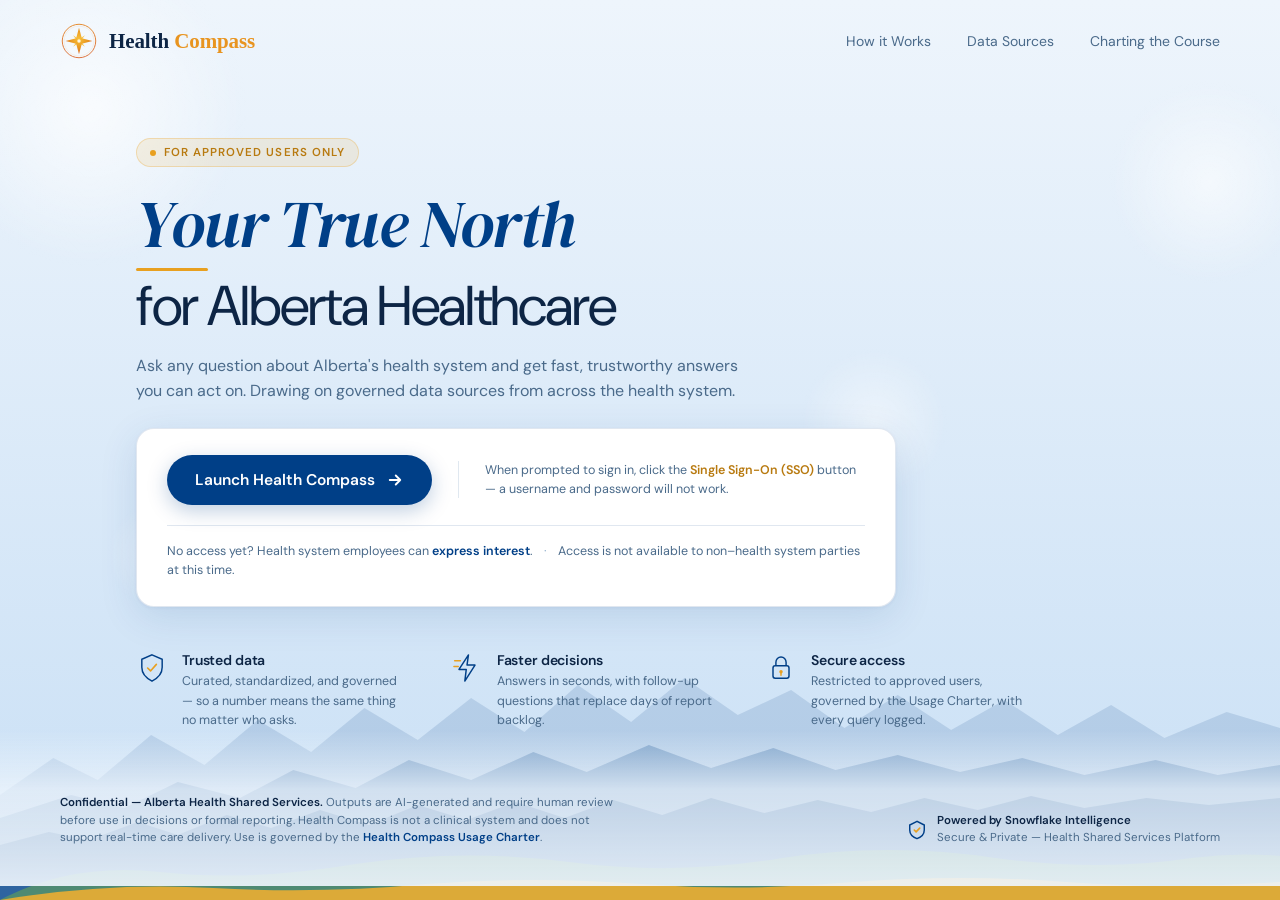
==== index.html @ 4b0b0ef6 "Rename health_compass_site_v5.html to index.html new index file" ====
<!DOCTYPE html>
<html lang="en">
<head>
    <meta charset="UTF-8">
    <meta name="viewport" content="width=device-width, initial-scale=1.0">
    <title>Alberta's Health Compass — Healthcare Intelligence</title>
    <meta name="description" content="Alberta's Health Compass — an AI-enabled analytics platform helping health system leaders ask questions in plain language and get fast, trustworthy answers from governed health data. For approved users only.">
    <meta name="robots" content="noindex, nofollow">

    <!-- Favicon -->
    <link rel="icon" type="image/svg+xml" href="[data-uri]">

    <!-- Social / link-preview cards -->
    <meta property="og:type" content="website">
    <meta property="og:title" content="Alberta's Health Compass">
    <meta property="og:description" content="Ask any question about Alberta's health system and get fast, trustworthy answers you can act on. For approved users only.">
    <meta property="og:site_name" content="Alberta Health Shared Services">
    <meta name="twitter:card" content="summary">
    <meta name="twitter:title" content="Alberta's Health Compass">
    <meta name="twitter:description" content="Ask any question about Alberta's health system and get fast, trustworthy answers you can act on. For approved users only.">

    <link rel="preconnect" href="https://fonts.googleapis.com">
    <link rel="preconnect" href="https://fonts.gstatic.com" crossorigin>
    <link href="https://fonts.googleapis.com/css2?family=DM+Sans:opsz,wght@9..40,300;9..40,400;9..40,500;9..40,600&family=DM+Serif+Display:ital@0;1&display=swap" rel="stylesheet">
    <style>

*, *::before, *::after { margin: 0; padding: 0; box-sizing: border-box; }

:root {
    --sky-top:      #EEF5FC;
    --sky-bottom:   #C8DFF5;
    --blue:         #003F87;
    --blue-mid:     #1A5EA8;
    --blue-light:   #4A82C0;
    --gold:         #E8A020;
    --gold-dark:    #B87A10;
    --navy:         #0D2545;
    --text-muted:   #4A6A8A;
    --text-subtle:  #8AAAC8;
    --white:        #ffffff;
    --card-bg:      rgba(255,255,255,0.82);
    --card-border:  rgba(0,63,135,0.12);
}

html, body {
    min-height: 100%;
    font-family: 'DM Sans', -apple-system, BlinkMacSystemFont, sans-serif;
    color: var(--navy);
    background: linear-gradient(180deg, var(--sky-top) 0%, var(--sky-bottom) 100%);
    background-attachment: fixed;
    overflow-x: hidden;
}

/* ── Bokeh ── */
.bokeh { position: fixed; border-radius: 50%; pointer-events: none; z-index: 0; animation: drift 28s infinite ease-in-out; }
.bokeh:nth-child(1) { width: 340px; height: 340px; top: -60px; left: -80px;  background: radial-gradient(circle, rgba(255,255,255,0.7) 0%, transparent 65%); animation-delay: 0s; }
.bokeh:nth-child(2) { width: 220px; height: 220px; top: 8%;   right: -40px;  background: radial-gradient(circle, rgba(255,255,255,0.55) 0%, transparent 65%); animation-delay: 5s; }
.bokeh:nth-child(3) { width: 160px; height: 160px; top: 38%;  left: 62%;     background: radial-gradient(circle, rgba(255,255,255,0.45) 0%, transparent 65%); animation-delay: 10s; }
.bokeh:nth-child(4) { width: 120px; height: 120px; top: 55%;  left: 8%;      background: radial-gradient(circle, rgba(255,255,255,0.4) 0%, transparent 65%); animation-delay: 15s; }
@keyframes drift { 0%,100% { transform: translateY(0) translateX(0); } 50% { transform: translateY(-28px) translateX(18px); } }

/* ── Mountain landscape ── */
.mountains { position: fixed; bottom: 0; left: 0; right: 0; height: 260px; pointer-events: none; z-index: 0; }
.mountains svg { width: 100%; height: 100%; display: block; }

/* ── Header ── */
header { position: relative; z-index: 10; display: flex; justify-content: space-between; align-items: center; padding: 22px 60px; }
.compass-logo { display: flex; align-items: center; gap: 11px; text-decoration: none; }
.compass-logo-icon { width: 38px; height: 38px; flex-shrink: 0; }
.compass-logo-icon svg { width: 100%; height: 100%; }
.compass-logo-text { font-family: Georgia, 'Times New Roman', serif; font-size: 21px; font-weight: 700; letter-spacing: -0.005em; line-height: 1; }
.compass-logo-text .wm-health  { color: var(--navy); }
.compass-logo-text .wm-compass { color: #E8941F; }
nav { display: flex; gap: 36px; align-items: center; }
nav button.nav-link { font-family: 'DM Sans', sans-serif; background: none; border: none; color: var(--text-muted); font-size: 14px; font-weight: 400; transition: color 0.2s; cursor: pointer; padding: 0; }
nav button.nav-link:hover { color: var(--blue); }
nav button.nav-link:focus-visible { outline: 2px solid var(--blue); outline-offset: 3px; border-radius: 3px; }

/* ── Main ── */
main { position: relative; z-index: 10; max-width: 1120px; margin: 56px auto 0; padding: 0 56px; }

.eyebrow {
    display: inline-flex; align-items: center; gap: 8px;
    font-size: 11.5px; font-weight: 600; letter-spacing: 0.09em; text-transform: uppercase;
    color: var(--gold-dark);
    background: rgba(232,160,32,0.12);
    border: 1px solid rgba(232,160,32,0.28);
    padding: 6px 13px; border-radius: 50px;
    margin-bottom: 22px;
}
.eyebrow .dot { width: 6px; height: 6px; border-radius: 50%; background: var(--gold); }

h1 {
    font-size: 56px; font-weight: 400; line-height: 1.12; letter-spacing: -0.025em;
    margin-bottom: 16px; color: var(--navy);
}
h1 .h1-serif {
    font-family: 'DM Serif Display', Georgia, serif; font-style: italic; font-weight: 400;
    display: block; font-size: 66px; color: var(--blue); line-height: 1.08;
}
h1 .h1-serif::after { content: ''; display: block; width: 72px; height: 3px; background: var(--gold); border-radius: 2px; margin-top: 8px; margin-bottom: 4px; }

.subtitle { color: var(--text-muted); font-size: 16px; font-weight: 400; line-height: 1.55; margin-bottom: 24px; max-width: 620px; }

/* ── Hero panel (Option B) ── */
.hero-panel {
    background: var(--white);
    border: 1px solid var(--card-border);
    border-radius: 18px;
    padding: 26px 30px;
    box-shadow: 0 10px 38px rgba(0,63,135,0.12), 0 1px 4px rgba(0,63,135,0.06);
    max-width: 760px;
}
.hero-top { display: flex; align-items: center; gap: 26px; flex-wrap: wrap; }
.launch-btn {
    display: inline-flex; align-items: center; gap: 11px;
    background: var(--blue); color: var(--white);
    font-family: 'DM Sans', sans-serif; font-size: 15.5px; font-weight: 600;
    text-decoration: none; padding: 15px 28px; border-radius: 50px;
    box-shadow: 0 6px 20px rgba(0,63,135,0.25);
    transition: background 0.2s, transform 0.15s, box-shadow 0.2s;
    flex-shrink: 0;
}
.launch-btn:hover { background: var(--blue-mid); transform: translateY(-1px); box-shadow: 0 8px 26px rgba(0,63,135,0.30); }
.launch-btn:active { transform: translateY(0); }
.launch-btn svg { width: 18px; height: 18px; }

.sso-line { font-size: 12.5px; color: var(--text-muted); line-height: 1.5; flex: 1; min-width: 230px; padding-left: 26px; border-left: 1px solid var(--card-border); }
.sso-line strong { color: var(--gold-dark); font-weight: 600; }

.access-line {
    font-size: 12.5px; color: var(--text-muted); line-height: 1.55;
    margin-top: 20px; padding-top: 16px; border-top: 1px solid var(--card-border);
}
.access-line a { color: var(--blue); font-weight: 600; text-decoration: none; }
.access-line a:hover { text-decoration: underline; }
.access-line .sep { color: var(--text-subtle); margin: 0 8px; }

/* ── Value row (borderless) ── */
.values { display: flex; gap: 44px; margin-top: 44px; max-width: 900px; flex-wrap: wrap; }
.value { flex: 1; min-width: 200px; display: flex; gap: 14px; align-items: flex-start; }
.value-icon { width: 32px; height: 32px; flex-shrink: 0; margin-top: 1px; }
.value-icon svg { width: 100%; height: 100%; }
.value h3 { font-size: 14px; font-weight: 600; color: var(--navy); margin-bottom: 3px; letter-spacing: -0.01em; }
.value p { font-size: 12.5px; color: var(--text-muted); line-height: 1.55; }

/* ── Footer ── */
footer { position: relative; z-index: 10; padding: 64px 60px 40px; display: flex; justify-content: space-between; align-items: flex-end; gap: 20px; flex-wrap: wrap; }
footer::before { content: ''; position: absolute; inset: 0; z-index: -1; background: linear-gradient(180deg, rgba(238,245,252,0) 0%, rgba(238,245,252,0.75) 38%, rgba(238,245,252,0.92) 100%); pointer-events: none; }
.footer-note { font-size: 11.5px; color: var(--text-muted); line-height: 1.5; max-width: 560px; }
.footer-note strong { color: var(--navy); font-weight: 600; }
.footer-note a { color: var(--blue); font-weight: 600; text-decoration: none; }
.footer-note a:hover { text-decoration: underline; }
.powered-by { display: flex; align-items: center; gap: 10px; }
.shield-icon { width: 20px; height: 20px; flex-shrink: 0; }
.powered-by-text { font-size: 11.5px; color: var(--text-muted); line-height: 1.45; }
.powered-by-text strong { color: var(--navy); font-weight: 600; }

/* ── Responsive ── */
@media (max-width: 768px) {
    header { padding: 16px 24px; flex-direction: column; gap: 14px; }
    nav { gap: 22px; }
    main { padding: 0 24px; margin-top: 32px; }
    h1 { font-size: 36px; }
    h1 .h1-serif { font-size: 44px; }
    .hero-panel { max-width: 100%; }
    .sso-line { border-left: none; padding-left: 0; }
    .values { flex-direction: column; gap: 22px; margin-top: 34px; }
    footer { padding: 48px 24px 28px; flex-direction: column; align-items: flex-start; }
    .mountains { height: 160px; }
}

/* ── Modals ── */
.info-overlay { position: fixed; inset: 0; background: rgba(13,37,69,0.55); display: none; align-items: center; justify-content: center; z-index: 2000; backdrop-filter: blur(6px); }
.info-overlay.show { display: flex; }
.info-modal { background: var(--white); border-radius: 14px; max-width: 660px; width: 90%; max-height: 85vh; overflow: hidden; display: flex; flex-direction: column; box-shadow: 0 24px 72px rgba(13,37,69,0.22); animation: slideIn 0.22s ease-out; }
@keyframes slideIn { from { transform: translateY(-14px); opacity: 0; } to { transform: translateY(0); opacity: 1; } }
.info-modal-header { background: var(--blue); padding: 16px 22px; display: flex; justify-content: space-between; align-items: center; }
.info-modal-header h2 { font-family: 'DM Serif Display', Georgia, serif; font-size: 19px; font-weight: 400; color: white; margin: 0; }
.info-modal-header p { font-size: 12.5px; margin: 3px 0 0; color: rgba(255,255,255,0.75); }
.close-popup { background: none; border: none; color: rgba(255,255,255,0.7); font-size: 22px; cursor: pointer; width: 30px; height: 30px; display: flex; align-items: center; justify-content: center; border-radius: 6px; transition: all 0.2s; }
.close-popup:hover { background: rgba(255,255,255,0.15); color: white; }
.info-modal-body { padding: 20px 22px; overflow-y: auto; flex: 1; min-height: 0; }
.info-modal-body::-webkit-scrollbar { width: 4px; }
.info-modal-body::-webkit-scrollbar-thumb { background: #C8DFF5; border-radius: 2px; }
.info-grid { display: grid; grid-template-columns: repeat(2,1fr); gap: 14px; }
.info-card { background: #F4F9FE; padding: 18px; border-radius: 10px; border-left: 3px solid var(--gold); }
.info-card-icon { width: 30px; height: 30px; margin-bottom: 11px; }
.info-card-icon svg { width: 100%; height: 100%; display: block; }
.info-card h3 { color: var(--navy); font-size: 13.5px; font-weight: 600; margin-bottom: 5px; }
.info-card p { color: var(--text-muted); font-size: 12.5px; line-height: 1.55; margin: 0; }
.step-card { background: #F4F9FE; border: 1px solid #E0EDF8; padding: 14px 16px; border-radius: 10px; margin-bottom: 10px; display: flex; gap: 14px; }
.step-card:last-child { margin-bottom: 0; }
.step-icon-img { width: 36px; height: 36px; margin-bottom: 8px; display: block; }
.step-number { background: var(--blue); color: white; width: 34px; height: 34px; border-radius: 50%; display: flex; align-items: center; justify-content: center; font-weight: 700; font-size: 14px; flex-shrink: 0; }
.step-content h3 { color: var(--gold-dark); font-size: 9.5px; font-weight: 700; margin-bottom: 2px; text-transform: uppercase; letter-spacing: 0.08em; }
.step-content h4 { color: var(--navy); font-size: 13.5px; font-weight: 600; margin-bottom: 3px; }
.step-content p { color: var(--text-muted); font-size: 12.5px; line-height: 1.5; margin-bottom: 3px; }
.step-content .example { color: var(--text-subtle); font-size: 11.5px; font-style: italic; margin: 2px 0 0; }
.info-footer { padding: 12px 22px; border-top: 1px solid #E4EDF5; background: #F7FAFE; display: flex; align-items: center; gap: 10px; }
.info-footer-icon { color: var(--gold); display: inline-flex; align-items: center; }
.info-footer-icon svg { width: 17px; height: 17px; display: block; }
.info-footer-text { color: var(--text-muted); font-size: 12.5px; }
.info-modal-close-btn { padding: 8px 18px; background: var(--blue); color: white; border: none; border-radius: 6px; font-family: 'DM Sans', sans-serif; font-size: 13px; font-weight: 600; cursor: pointer; margin-left: auto; transition: background 0.2s; }
.info-modal-close-btn:hover { background: var(--blue-mid); }
@media (max-width: 768px) { .info-grid { grid-template-columns: 1fr; } .step-card { flex-direction: column; } .info-modal { width: 95%; max-height: 90vh; } }

/* ── Story modal ── */
.story-modal { max-width: 720px; }
.story-body { font-size: 14px; line-height: 1.75; color: #3A5068; }
.story-byline { font-size: 12px; color: var(--text-subtle); letter-spacing: 0.04em; text-transform: uppercase; margin-bottom: 20px; }
.story-intro { font-size: 15.5px; color: var(--navy); line-height: 1.7; font-weight: 400; margin-bottom: 24px; padding-bottom: 20px; border-bottom: 1px solid #E8F0F8; }
.story-act { font-family: 'DM Serif Display', Georgia, serif; font-size: 17px; font-weight: 400; font-style: italic; color: var(--blue); margin: 24px 0 4px; }
.story-scene { font-size: 12.5px; color: var(--text-subtle); font-style: italic; margin-bottom: 18px; }
.story-section { font-size: 12px; font-weight: 600; color: var(--gold-dark); text-transform: uppercase; letter-spacing: 0.07em; margin: 20px 0 6px; }
.story-body p { margin-bottom: 12px; }
.story-epilogue { margin: 24px 0; padding: 16px 20px; background: rgba(0,63,135,0.04); border-left: 3px solid var(--gold); border-radius: 0 8px 8px 0; color: var(--navy); font-style: italic; }
.story-epilogue p { margin: 0; font-size: 13.5px; line-height: 1.7; }

    </style>
</head>
<body>

    <!-- Bokeh light orbs -->
    <div class="bokeh"></div>
    <div class="bokeh"></div>
    <div class="bokeh"></div>
    <div class="bokeh"></div>

    <!-- Mountain landscape -->
    <div class="mountains" aria-hidden="true">
        <svg viewBox="0 0 1440 260" preserveAspectRatio="none" xmlns="http://www.w3.org/2000/svg">
            <path d="M0 260 L0 155 L60 118 L110 140 L170 95 L230 125 L290 80 L350 112 L410 68 L470 100 L530 58 L590 92 L650 45 L710 82 L770 38 L830 75 L890 50 L950 88 L1010 55 L1070 90 L1130 60 L1190 95 L1250 65 L1310 98 L1380 72 L1440 88 L1440 260 Z" fill="#003F87" opacity="0.13"/>
            <path d="M0 260 L0 178 L80 155 L140 168 L200 142 L270 158 L330 130 L400 148 L460 120 L530 140 L600 112 L660 132 L730 105 L800 128 L870 108 L940 130 L1010 115 L1080 132 L1150 118 L1220 135 L1300 120 L1370 135 L1440 125 L1440 260 Z" fill="#003F87" opacity="0.30"/>
            <path d="M0 260 L0 205 L55 192 L100 200 L155 182 L200 195 L255 175 L305 188 L360 170 L415 185 L470 165 L525 180 L580 162 L635 178 L690 160 L745 175 L800 158 L860 173 L920 160 L980 172 L1040 158 L1100 170 L1160 156 L1220 168 L1290 158 L1360 165 L1440 158 L1440 260 Z" fill="#003F87" opacity="0.62"/>
            <path d="M0 260 Q80 222 180 232 Q280 242 400 224 Q520 208 640 222 Q760 236 880 218 Q1000 202 1120 218 Q1240 232 1340 218 Q1390 212 1440 216 L1440 260 Z" fill="#4E8A72"/>
            <path d="M0 260 Q120 242 240 248 Q360 254 480 244 Q600 236 720 244 Q840 252 960 242 Q1080 234 1200 242 Q1320 250 1440 242 L1440 260 Z" fill="#DCAA38"/>
        </svg>
    </div>

    <!-- Header -->
    <header>
        <div class="compass-logo">
            <div class="compass-logo-icon">
                <svg viewBox="0 0 512 512" xmlns="http://www.w3.org/2000/svg">
                    <defs>
                        <radialGradient id="markGrad" cx="50%" cy="42%" r="62%">
                            <stop offset="0%" stop-color="#F8C13A"/>
                            <stop offset="55%" stop-color="#E8941F"/>
                            <stop offset="100%" stop-color="#D9663B"/>
                        </radialGradient>
                    </defs>
                    <circle cx="256" cy="256" r="225.28" fill="none" stroke="url(#markGrad)" stroke-width="12.8"/>
                    <circle cx="256" cy="256" r="199.68" fill="none" stroke="#E8941F" stroke-width="4.096" stroke-dasharray="6.144 9.216" opacity="0.75"/>
                    <polygon points="335.0,177.0 280.6,256.0 335.0,335.0 256.0,280.6 177.0,335.0 231.4,256.0 177.0,177.0 256.0,231.4" fill="#F8C13A" opacity="0.9"/>
                    <polygon points="256.0,75.8 294.2,217.8 436.2,256.0 294.2,294.2 256.0,436.2 217.8,294.2 75.8,256.0 217.8,217.8" fill="url(#markGrad)"/>
                    <circle cx="256" cy="256" r="23.04" fill="#FFF6E0"/>
                </svg>
            </div>
            <span class="compass-logo-text"><span class="wm-health">Health</span> <span class="wm-compass">Compass</span></span>
        </div>
        <nav>
            <button type="button" class="nav-link" onclick="openPopup('howItWorksPopup')">How it Works</button>
            <button type="button" class="nav-link" onclick="openPopup('dataSourcesPopup')">Data Sources</button>
            <button type="button" class="nav-link" onclick="openPopup('storyPopup')">Charting the Course</button>
        </nav>
    </header>

    <!-- Main content -->
    <main>
        <span class="eyebrow"><span class="dot"></span>For approved users only</span>

        <h1>
            <span class="h1-serif">Your True North</span>
            for Alberta Healthcare
        </h1>
        <p class="subtitle">Ask any question about Alberta's health system and get fast, trustworthy answers you can act on. Drawing on governed data sources from across the health system.</p>

        <!-- Hero panel -->
        <div class="hero-panel">
            <div class="hero-top">
                <a class="launch-btn" href="https://ai.snowflake.com/ahsorg/ahsprod" target="_blank" rel="noopener">
                    Launch Health Compass
                    <svg viewBox="0 0 24 24" fill="none" stroke="white" stroke-width="2.5" stroke-linecap="round" stroke-linejoin="round"><path d="M5 12h14M13 6l6 6-6 6"/></svg>
                </a>
                <p class="sso-line">When prompted to sign in, click the <strong>Single Sign-On (SSO)</strong> button &mdash; a username and password will not work.</p>
            </div>
            <p class="access-line">
                No access yet? Health system employees can <a href="https://teams.microsoft.com/l/entity/81fef3a6-72aa-4648-a763-de824aeafb7d/_djb2_msteams_prefix_765039569?context=%7B%22channelId%22%3A%2219%3AXLKrdw8h-34jPKt1b6PFGFiIVzLABgse3x3Lj-J4nuE1%40thread.tacv2%22%7D&tenantId=11930486-b470-48f2-9166-3f0cc3087727" target="_blank" rel="noopener">express interest</a>.
                <span class="sep">&middot;</span>
                Access is not available to non&ndash;health system parties at this time.
            </p>
        </div>

        <!-- Value row -->
        <div class="values">
            <div class="value">
                <div class="value-icon">
                    <svg viewBox="0 0 44 44" fill="none" xmlns="http://www.w3.org/2000/svg">
                        <path d="M22 4 L36 10 V21 C36 30 30 36 22 40 C14 36 8 30 8 21 V10 Z" stroke="#003F87" stroke-width="2" fill="none"/>
                        <path d="M16 22 l4 4 8-9" stroke="#E8A020" stroke-width="2.2" stroke-linecap="round" stroke-linejoin="round"/>
                    </svg>
                </div>
                <div>
                    <h3>Trusted data</h3>
                    <p>Curated, standardized, and governed &mdash; so a number means the same thing no matter who asks.</p>
                </div>
            </div>
            <div class="value">
                <div class="value-icon">
                    <svg viewBox="0 0 44 44" fill="none" xmlns="http://www.w3.org/2000/svg">
                        <path d="M24 4 L11 24 H21 L19 40 L33 18 H22 Z" stroke="#003F87" stroke-width="2" fill="none" stroke-linejoin="round"/>
                        <path d="M5 12 H13" stroke="#E8A020" stroke-width="2" stroke-linecap="round"/>
                        <path d="M4 20 H10" stroke="#E8A020" stroke-width="2" stroke-linecap="round"/>
                    </svg>
                </div>
                <div>
                    <h3>Faster decisions</h3>
                    <p>Answers in seconds, with follow-up questions that replace days of report backlog.</p>
                </div>
            </div>
            <div class="value">
                <div class="value-icon">
                    <svg viewBox="0 0 44 44" fill="none" xmlns="http://www.w3.org/2000/svg">
                        <rect x="11" y="19" width="22" height="17" rx="3" stroke="#003F87" stroke-width="2"/>
                        <path d="M15 19 V14 a7 7 0 0 1 14 0 V19" stroke="#003F87" stroke-width="2" fill="none"/>
                        <circle cx="22" cy="27" r="2.4" fill="#E8A020"/>
                        <path d="M22 29 V32" stroke="#E8A020" stroke-width="2" stroke-linecap="round"/>
                    </svg>
                </div>
                <div>
                    <h3>Secure access</h3>
                    <p>Restricted to approved users, governed by the Usage Charter, with every query logged.</p>
                </div>
            </div>
        </div>
    </main>

    <!-- Footer -->
    <footer>
        <div class="footer-note">
            <strong>Confidential — Alberta Health Shared Services.</strong> Outputs are AI-generated and require human review before use in decisions or formal reporting. Health Compass is not a clinical system and does not support real-time care delivery. Use is governed by the <a href="https://albertahealthservices.sharepoint.com/:w:/r/teams/M365TAlbertaHealthCompass/Shared%20Documents/%F0%9F%93%A2%20General/Health%20Compass%20Usage%20Charter.docx?d=w9d25834202bd42e3a27ab7ab227bd3c1&csf=1&web=1&e=fdLbov" target="_blank" rel="noopener">Health Compass Usage Charter</a>.
        </div>
        <div class="powered-by">
            <svg class="shield-icon" viewBox="0 0 22 22" fill="none" xmlns="http://www.w3.org/2000/svg">
                <path d="M11 1.5L3 5.5V11C3 15.1 6 18.7 11 20.5C16 18.7 19 15.1 19 11V5.5L11 1.5Z" stroke="#003F87" stroke-width="1.6" fill="none"/>
                <path d="M8 11l2 2 4-4" stroke="#E8A020" stroke-width="1.8" stroke-linecap="round" stroke-linejoin="round"/>
            </svg>
            <div class="powered-by-text"><strong>Powered by Snowflake Intelligence</strong><br>Secure &amp; Private — Health Shared Services Platform</div>
        </div>
    </footer>

    <!-- How It Works Popup -->
    <div class="info-overlay" id="howItWorksPopup">
        <div class="info-modal">
            <div class="info-modal-header">
                <div><h2>How It Works</h2><p>From sign-in to insight in a few steps</p></div>
                <button class="close-popup" onclick="closePopup('howItWorksPopup')" aria-label="Close">&#x2715;</button>
            </div>
            <div class="info-modal-body">
                <div class="step-card">
                    <div class="step-number">1</div>
                    <div class="step-content">
                        <h3>Step 1</h3>
                        <h4>Sign in with SSO</h4>
                        <p>Launch the Health Compass and, when prompted, click the <strong>Single Sign-On (SSO)</strong> button. Username and password sign-in will not work.</p>
                    </div>
                </div>
                <div class="step-card">
                    <div class="step-number">2</div>
                    <div class="step-content">
                        <h3>Step 2</h3>
                        <h4>Ask your question</h4>
                        <p>Ask any question about Alberta's health system in plain English. No technical knowledge required.</p>
                        <p class="example">"Compare median ED wait times between Edmonton and Calgary by CTAS level."</p>
                    </div>
                </div>
                <div class="step-card">
                    <div class="step-number">3</div>
                    <div class="step-content">
                        <h3>Step 3</h3>
                        <h4>Explore &amp; verify</h4>
                        <p>Ask follow-ups, filter, and export. Look for the <strong>verified query badge</strong> for metrics that match approved definitions. Always apply human review before acting on results.</p>
                    </div>
                </div>
            </div>
            <div class="info-footer">
                <span class="info-footer-icon"><svg viewBox="0 0 24 24" fill="none" xmlns="http://www.w3.org/2000/svg"><circle cx="12" cy="12" r="9" stroke="#003F87" stroke-width="1.6"/><path d="M12 12 L15 8 L13 14 L9 16 Z" fill="#E8A020"/><circle cx="12" cy="12" r="1.3" fill="#003F87"/></svg></span>
                <span class="info-footer-text">Outputs require human review before use</span>
                <button class="info-modal-close-btn" onclick="closePopup('howItWorksPopup')">Close</button>
            </div>
        </div>
    </div>

    <!-- Data Sources Popup -->
    <div class="info-overlay" id="dataSourcesPopup">
        <div class="info-modal">
            <div class="info-modal-header">
                <div><h2>Data Sources</h2><p>Integrated, governed, and standardized</p></div>
                <button class="close-popup" onclick="closePopup('dataSourcesPopup')" aria-label="Close">&#x2715;</button>
            </div>
            <div class="info-modal-body">
                <div class="info-grid">
                    <div class="info-card"><div class="info-card-icon"><svg viewBox="0 0 44 44" fill="none" xmlns="http://www.w3.org/2000/svg"><path d="M8 38 V14 L22 7 L36 14 V38" stroke="#003F87" stroke-width="2" stroke-linejoin="round"/><path d="M4 38 H40" stroke="#003F87" stroke-width="2" stroke-linecap="round"/><path d="M22 16 V24 M18 20 H26" stroke="#E8A020" stroke-width="2.2" stroke-linecap="round"/><path d="M17 38 V30 H27 V38" stroke="#003F87" stroke-width="2" stroke-linejoin="round"/></svg></div><h3>Patient Activity</h3><p>Admissions, discharges, transfers, and emergency department visits.</p></div>
                    <div class="info-card"><div class="info-card-icon"><svg viewBox="0 0 44 44" fill="none" xmlns="http://www.w3.org/2000/svg"><path d="M7 32 a15 15 0 0 1 30 0" stroke="#003F87" stroke-width="2" stroke-linecap="round"/><path d="M7 32 H37" stroke="#003F87" stroke-width="2" stroke-linecap="round"/><path d="M22 32 L30 19" stroke="#E8A020" stroke-width="2.4" stroke-linecap="round"/><circle cx="22" cy="32" r="2.6" fill="#003F87"/></svg></div><h3>System Capacity</h3><p>Bed occupancy, theatre utilization, staffing ratios, and wait times.</p></div>
                    <div class="info-card"><div class="info-card-icon"><svg viewBox="0 0 44 44" fill="none" xmlns="http://www.w3.org/2000/svg"><ellipse cx="22" cy="13" rx="13" ry="5" stroke="#003F87" stroke-width="2"/><path d="M9 13 V31 c0 2.8 5.8 5 13 5 s13-2.2 13-5 V13" stroke="#003F87" stroke-width="2"/><path d="M9 22 c0 2.8 5.8 5 13 5 s13-2.2 13-5" stroke="#003F87" stroke-width="2" opacity="0.5"/><path d="M22 9 V17 M19.5 11 h3.2 a1.8 1.8 0 0 1 0 3.6 h-1.4 a1.8 1.8 0 0 0 0 3.6 h3.2" stroke="#E8A020" stroke-width="1.8" stroke-linecap="round" stroke-linejoin="round"/></svg></div><h3>Clinical Costing</h3><p>Cost per weighted activity, resource use, and procedure-level costing.</p></div>
                    <div class="info-card"><div class="info-card-icon"><svg viewBox="0 0 44 44" fill="none" xmlns="http://www.w3.org/2000/svg"><path d="M22 36 C13 30 6 24 6 16.5 A8.5 8.5 0 0 1 22 12 A8.5 8.5 0 0 1 38 16.5 C38 24 31 30 22 36 Z" stroke="#003F87" stroke-width="2" stroke-linejoin="round"/><path d="M12 22 H18 L20.5 17 L24 27 L26.5 22 H32" stroke="#E8A020" stroke-width="2.2" stroke-linecap="round" stroke-linejoin="round"/></svg></div><h3>Quality &amp; Outcomes</h3><p>Readmission rates, length of stay, and complication rates.</p></div>
                    <div class="info-card"><div class="info-card-icon"><svg viewBox="0 0 44 44" fill="none" xmlns="http://www.w3.org/2000/svg"><circle cx="16" cy="15" r="5" stroke="#003F87" stroke-width="2"/><path d="M7 35 c0-6 4.5-9 9-9 s9 3 9 9" stroke="#003F87" stroke-width="2" stroke-linecap="round"/><circle cx="30" cy="17" r="4" stroke="#E8A020" stroke-width="2"/><path d="M27 35 c0-5.5 3.5-8.5 8-8.5 s7 3 7 8" stroke="#E8A020" stroke-width="2" stroke-linecap="round" opacity="0.95"/></svg></div><h3>Workforce</h3><p>FTE counts, agency usage, and sick leave rates.</p></div>
                    <div class="info-card"><div class="info-card-icon"><svg viewBox="0 0 44 44" fill="none" xmlns="http://www.w3.org/2000/svg"><path d="M19 6 V18 L10 33 a3 3 0 0 0 2.7 4.5 H31.3 A3 3 0 0 0 34 33 L25 18 V6" stroke="#003F87" stroke-width="2" stroke-linejoin="round"/><path d="M16 6 H28" stroke="#003F87" stroke-width="2" stroke-linecap="round"/><path d="M14.5 27 H29.5" stroke="#E8A020" stroke-width="2" stroke-linecap="round"/><circle cx="20" cy="32" r="1.6" fill="#E8A020"/><circle cx="25" cy="31" r="1.3" fill="#E8A020"/></svg></div><h3>Clinical Support Services</h3><p>Volumes, turnaround times, and utilization.</p></div>
                </div>
            </div>
            <div class="info-footer">
                <span class="info-footer-icon"><svg viewBox="0 0 24 24" fill="none" xmlns="http://www.w3.org/2000/svg"><path d="M12 2.5 L4 6 V11.5 C4 16.2 7.4 19.6 12 21.2 C16.6 19.6 20 16.2 20 11.5 V6 Z" stroke="#003F87" stroke-width="1.6"/><path d="M9 12 l2.2 2.2 L15 10" stroke="#E8A020" stroke-width="1.8" stroke-linecap="round" stroke-linejoin="round"/></svg></span>
                <span class="info-footer-text">Data domains roll out progressively as agents launch</span>
                <button class="info-modal-close-btn" onclick="closePopup('dataSourcesPopup')">Close</button>
            </div>
        </div>
    </div>

    <!-- Charting the Course Popup -->
    <div class="info-overlay" id="storyPopup">
        <div class="info-modal story-modal">
            <div class="info-modal-header">
                <div><h2>Charting the Course</h2><p>Guiding better decisions with Alberta's Health Compass</p></div>
                <button class="close-popup" onclick="closePopup('storyPopup')" aria-label="Close">&#x2715;</button>
            </div>
            <div class="info-modal-body story-body">
                <p class="story-byline">Pierre Gu&eacute;nette &amp; Jason Scarlett &mdash; 2026</p>
                <p class="story-intro">Imagine a health system where every leader &mdash; from the Minister's office to the analytics hub &mdash; can ask any question of the data and receive answers in seconds that they can trust and act on.</p>

                <h3 class="story-act">Act 1 &mdash; Without a Compass</h3>
                <p class="story-scene">Three people. Three questions. One morning ruled by waiting.</p>
                <p>A Minister preparing for Question Period needs concrete answers on emergency wait times &mdash; fast. A Director has two hours to prepare site-specific ED flow recommendations that would normally take weeks of consultation. A senior analyst stares at 47 unread messages, drowning in repeat requests for the same charts.</p>

                <h3 class="story-act">Act 2 &mdash; First Bearing</h3>
                <p class="story-scene">Three questions asked. Three answers in seconds. Three people discover what's possible.</p>
                <p>The Minister explores patient acuity trends across Edmonton and Calgary, then follows up on the correlation with admission rates &mdash; understanding the data because she explored it herself. The Director surfaces peak-hour surges and admission bottlenecks with charts ready to present. The analyst's routine inbox goes quiet, freeing her for the harder, more valuable questions only she can answer.</p>

                <h3 class="story-act">Act 3 &mdash; True North</h3>
                <p class="story-scene">One day. Hundreds of questions. A health system stops waiting and starts leading.</p>
                <p>Across the system, leaders move from reactive management to proactive leadership &mdash; not just getting answers, but asking better questions.</p>

                <div class="story-epilogue">
                    <p>"The goal is not to replace human judgment with artificial intelligence, but to augment human intelligence with artificial capability. The questions that matter most still require human wisdom. We're making the answers easier to find."</p>
                </div>
            </div>
            <div class="info-footer">
                <span class="info-footer-icon"><svg viewBox="0 0 24 24" fill="none" xmlns="http://www.w3.org/2000/svg"><circle cx="12" cy="12" r="9" stroke="#003F87" stroke-width="1.6"/><path d="M12 12 L15 8 L13 14 L9 16 Z" fill="#E8A020"/><circle cx="12" cy="12" r="1.3" fill="#003F87"/></svg></span>
                <span class="info-footer-text">The story that inspired this work</span>
                <button class="info-modal-close-btn" onclick="closePopup('storyPopup')">Close</button>
            </div>
        </div>
    </div>

    <script>
    function openPopup(id)  { document.getElementById(id).classList.add('show'); }
    function closePopup(id) { document.getElementById(id).classList.remove('show'); }
    document.addEventListener('click', function(e) {
        if (e.target.classList.contains('info-overlay')) e.target.classList.remove('show');
    });
    document.addEventListener('keydown', function(e) {
        if (e.key === 'Escape') document.querySelectorAll('.info-overlay.show').forEach(el => el.classList.remove('show'));
    });
    </script>
</body>
</html>
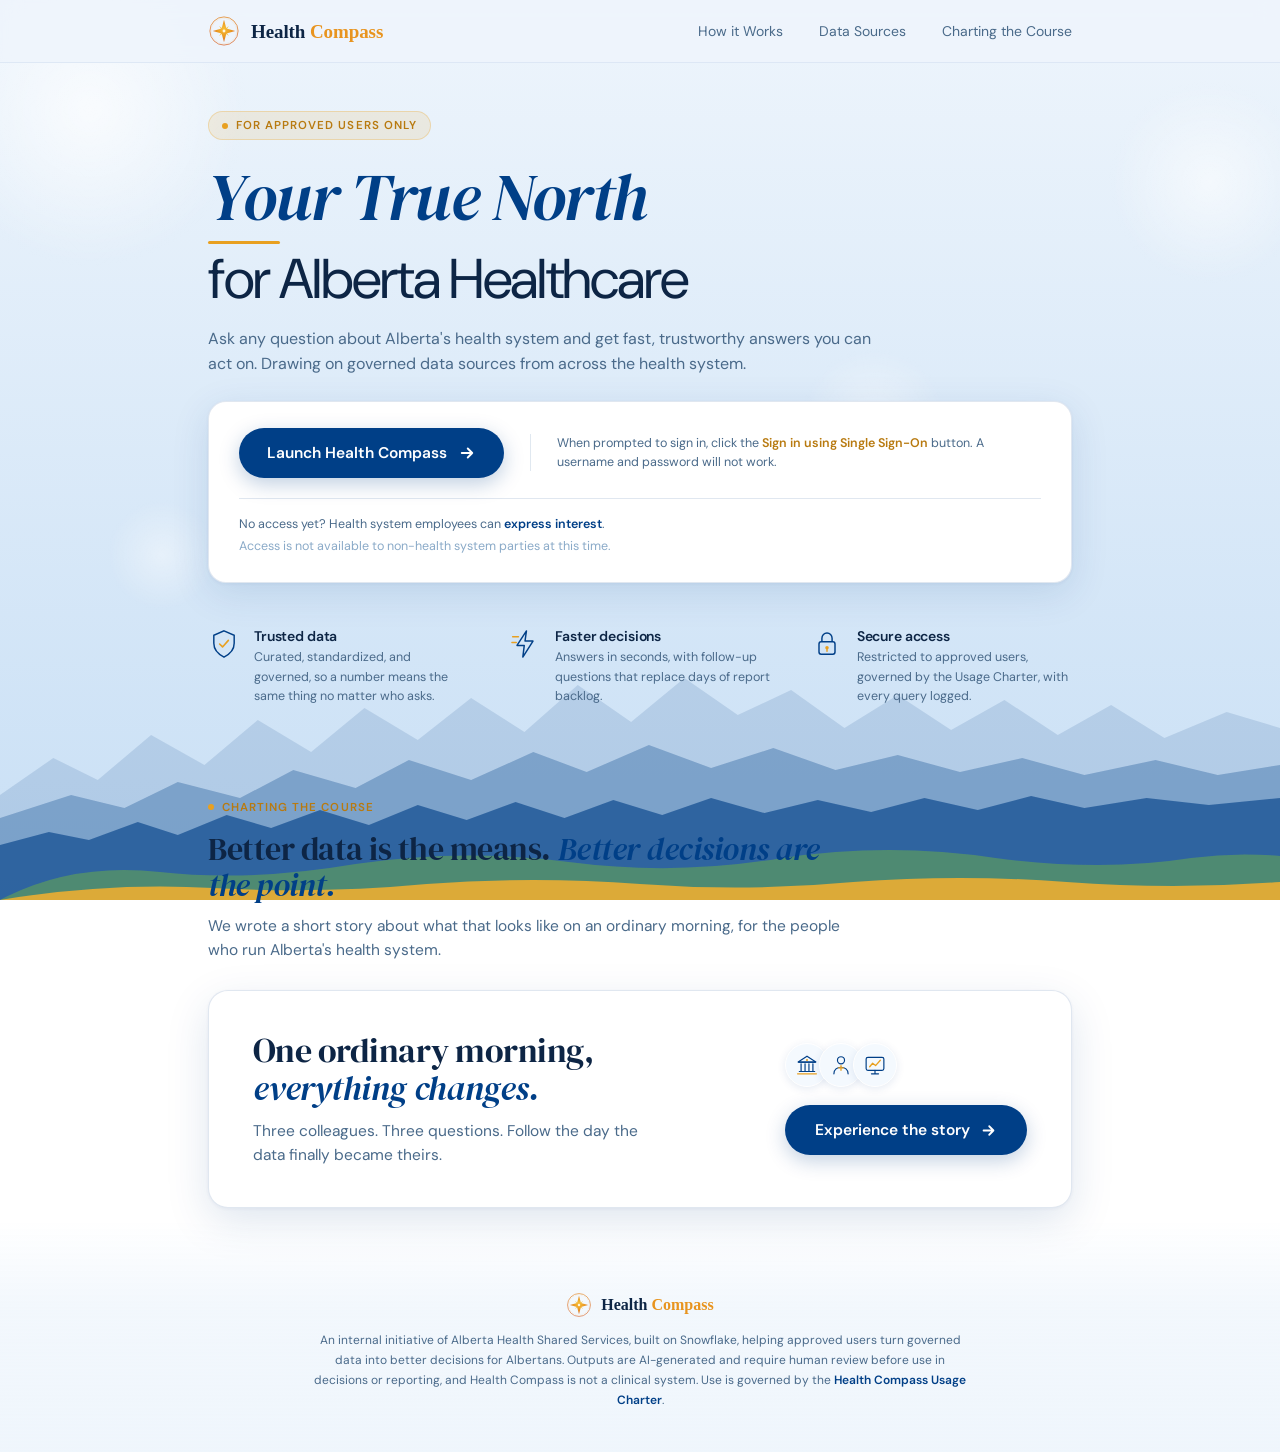
==== commit c93b74a4: "Rename index (12).html to index.html near final version" ====
--- a/index.html
+++ b/index.html
@@ -3,8 +3,8 @@
 <head>
     <meta charset="UTF-8">
     <meta name="viewport" content="width=device-width, initial-scale=1.0">
-    <title>Alberta's Health Compass — Healthcare Intelligence</title>
-    <meta name="description" content="Alberta's Health Compass — an AI-enabled analytics platform helping health system leaders ask questions in plain language and get fast, trustworthy answers from governed health data. For approved users only.">
+    <title>Alberta's Health Compass</title>
+    <meta name="description" content="Alberta's Health Compass: an AI-enabled analytics platform helping health system leaders ask questions in plain language and get fast, trustworthy answers from governed health data. For approved users only.">
     <meta name="robots" content="noindex, nofollow">
 
     <!-- Favicon -->
@@ -43,13 +43,14 @@
 }
 
 html, body {
-    min-height: 100%;
+    min-height: 100vh;
     font-family: 'DM Sans', -apple-system, BlinkMacSystemFont, sans-serif;
     color: var(--navy);
     background: linear-gradient(180deg, var(--sky-top) 0%, var(--sky-bottom) 100%);
     background-attachment: fixed;
-    overflow-x: hidden;
-}
+    overflow-x: clip;
+}
+body { display: flex; flex-direction: column; }
 
 /* ── Bokeh ── */
 .bokeh { position: fixed; border-radius: 50%; pointer-events: none; z-index: 0; animation: drift 28s infinite ease-in-out; }
@@ -64,11 +65,12 @@
 .mountains svg { width: 100%; height: 100%; display: block; }
 
 /* ── Header ── */
-header { position: relative; z-index: 10; display: flex; justify-content: space-between; align-items: center; padding: 22px 60px; }
+header { position: sticky; top: 0; z-index: 100; background: rgba(238,245,252,0.82); backdrop-filter: blur(10px); border-bottom: 1px solid rgba(0,63,135,0.07); }
+.header-inner { max-width: 960px; margin: 0 auto; padding: 15px 48px; display: flex; justify-content: space-between; align-items: center; }
 .compass-logo { display: flex; align-items: center; gap: 11px; text-decoration: none; }
-.compass-logo-icon { width: 38px; height: 38px; flex-shrink: 0; }
+.compass-logo-icon { width: 32px; height: 32px; flex-shrink: 0; }
 .compass-logo-icon svg { width: 100%; height: 100%; }
-.compass-logo-text { font-family: Georgia, 'Times New Roman', serif; font-size: 21px; font-weight: 700; letter-spacing: -0.005em; line-height: 1; }
+.compass-logo-text { font-family: Georgia, 'Times New Roman', serif; font-size: 19px; font-weight: 700; letter-spacing: -0.005em; line-height: 1; }
 .compass-logo-text .wm-health  { color: var(--navy); }
 .compass-logo-text .wm-compass { color: #E8941F; }
 nav { display: flex; gap: 36px; align-items: center; }
@@ -77,7 +79,7 @@
 nav button.nav-link:focus-visible { outline: 2px solid var(--blue); outline-offset: 3px; border-radius: 3px; }
 
 /* ── Main ── */
-main { position: relative; z-index: 10; max-width: 1120px; margin: 56px auto 0; padding: 0 56px; }
+main { position: relative; z-index: 10; max-width: 960px; margin: 48px auto 0; padding: 0 48px; }
 
 .eyebrow {
     display: inline-flex; align-items: center; gap: 8px;
@@ -100,7 +102,7 @@
 }
 h1 .h1-serif::after { content: ''; display: block; width: 72px; height: 3px; background: var(--gold); border-radius: 2px; margin-top: 8px; margin-bottom: 4px; }
 
-.subtitle { color: var(--text-muted); font-size: 16px; font-weight: 400; line-height: 1.55; margin-bottom: 24px; max-width: 620px; }
+.subtitle { color: var(--text-muted); font-size: 16px; font-weight: 400; line-height: 1.55; margin-bottom: 24px; max-width: 680px; }
 
 /* ── Hero panel (Option B) ── */
 .hero-panel {
@@ -109,7 +111,6 @@
     border-radius: 18px;
     padding: 26px 30px;
     box-shadow: 0 10px 38px rgba(0,63,135,0.12), 0 1px 4px rgba(0,63,135,0.06);
-    max-width: 760px;
 }
 .hero-top { display: flex; align-items: center; gap: 26px; flex-wrap: wrap; }
 .launch-btn {
@@ -132,41 +133,72 @@
     font-size: 12.5px; color: var(--text-muted); line-height: 1.55;
     margin-top: 20px; padding-top: 16px; border-top: 1px solid var(--card-border);
 }
+.access-line p { margin: 0; }
+.access-line .access-sub { color: var(--text-subtle); margin-top: 3px; }
 .access-line a { color: var(--blue); font-weight: 600; text-decoration: none; }
 .access-line a:hover { text-decoration: underline; }
-.access-line .sep { color: var(--text-subtle); margin: 0 8px; }
 
 /* ── Value row (borderless) ── */
-.values { display: flex; gap: 44px; margin-top: 44px; max-width: 900px; flex-wrap: wrap; }
+.values { display: flex; gap: 40px; margin-top: 44px; flex-wrap: wrap; }
 .value { flex: 1; min-width: 200px; display: flex; gap: 14px; align-items: flex-start; }
 .value-icon { width: 32px; height: 32px; flex-shrink: 0; margin-top: 1px; }
 .value-icon svg { width: 100%; height: 100%; }
 .value h3 { font-size: 14px; font-weight: 600; color: var(--navy); margin-bottom: 3px; letter-spacing: -0.01em; }
 .value p { font-size: 12.5px; color: var(--text-muted); line-height: 1.55; }
 
+/* ── Story teaser (Charting the Course) ── */
+.story { position: relative; z-index: 10; margin-top: 88px; padding: 0 0 12px; }
+.story-inner { max-width: 960px; margin: 0 auto; padding: 0 48px; }
+.story-eyebrow { display: inline-flex; align-items: center; gap: 8px; font-size: 11.5px; font-weight: 600; letter-spacing: 0.09em; text-transform: uppercase; color: var(--gold-dark); margin-bottom: 16px; }
+.story-eyebrow .dot { width: 6px; height: 6px; border-radius: 50%; background: var(--gold); }
+.story-lead { max-width: 640px; margin-bottom: 28px; }
+.story-lead h2 { font-family: 'DM Serif Display', Georgia, serif; font-weight: 400; font-size: 32px; line-height: 1.14; color: var(--navy); letter-spacing: -0.015em; margin-bottom: 10px; }
+.story-lead h2 em { font-style: italic; color: var(--blue); }
+.story-lead p { font-size: 15.5px; color: var(--text-muted); line-height: 1.55; }
+
+.teaser { background: var(--white); border: 1px solid var(--card-border); border-radius: 20px; padding: 40px 44px; box-shadow: 0 14px 44px rgba(0,63,135,0.13), 0 1px 4px rgba(0,63,135,0.06); display: flex; align-items: center; justify-content: space-between; gap: 40px; flex-wrap: wrap; overflow: hidden; position: relative; }
+.teaser-copy { flex: 1; min-width: 280px; }
+.teaser-copy h2 { font-family: 'DM Serif Display', Georgia, serif; font-weight: 400; font-size: 34px; line-height: 1.12; color: var(--navy); letter-spacing: -0.015em; margin-bottom: 12px; }
+.teaser-copy h2 em { font-style: italic; color: var(--blue); }
+.teaser-copy p { font-size: 15.5px; line-height: 1.55; color: var(--text-muted); max-width: 420px; }
+.teaser-action { display: flex; flex-direction: column; align-items: flex-start; gap: 18px; flex-shrink: 0; }
+.teaser-icons { display: flex; align-items: center; gap: -6px; }
+.teaser-icons .ti { width: 44px; height: 44px; border-radius: 50%; background: #F4F9FE; border: 1.5px solid var(--white); box-shadow: 0 2px 8px rgba(0,63,135,0.10); display: flex; align-items: center; justify-content: center; margin-left: -10px; }
+.teaser-icons .ti:first-child { margin-left: 0; }
+.teaser-icons .ti svg { width: 26px; height: 26px; }
+.story-cta { display: inline-flex; align-items: center; gap: 10px; background: var(--blue); color: var(--white); font-size: 15.5px; font-weight: 600; text-decoration: none; padding: 15px 30px; border-radius: 50px; box-shadow: 0 6px 20px rgba(0,63,135,0.24); transition: background 0.2s, transform 0.15s, box-shadow 0.2s; }
+.story-cta:hover { background: var(--blue-mid); transform: translateY(-1px); box-shadow: 0 8px 26px rgba(0,63,135,0.30); }
+.story-cta svg { width: 17px; height: 17px; }
+
 /* ── Footer ── */
-footer { position: relative; z-index: 10; padding: 64px 60px 40px; display: flex; justify-content: space-between; align-items: flex-end; gap: 20px; flex-wrap: wrap; }
+footer { position: relative; z-index: 10; margin-top: auto; }
 footer::before { content: ''; position: absolute; inset: 0; z-index: -1; background: linear-gradient(180deg, rgba(238,245,252,0) 0%, rgba(238,245,252,0.75) 38%, rgba(238,245,252,0.92) 100%); pointer-events: none; }
-.footer-note { font-size: 11.5px; color: var(--text-muted); line-height: 1.5; max-width: 560px; }
-.footer-note strong { color: var(--navy); font-weight: 600; }
-.footer-note a { color: var(--blue); font-weight: 600; text-decoration: none; }
-.footer-note a:hover { text-decoration: underline; }
-.powered-by { display: flex; align-items: center; gap: 10px; }
-.shield-icon { width: 20px; height: 20px; flex-shrink: 0; }
-.powered-by-text { font-size: 11.5px; color: var(--text-muted); line-height: 1.45; }
-.powered-by-text strong { color: var(--navy); font-weight: 600; }
+.footer-inner { max-width: 720px; margin: 0 auto; padding: 72px 28px 42px; display: flex; flex-direction: column; align-items: center; text-align: center; gap: 13px; }
+.footer-mark { display: flex; align-items: center; gap: 9px; }
+.footer-mark svg { width: 26px; height: 26px; }
+.footer-mark .fwm { font-family: Georgia, 'Times New Roman', serif; font-size: 16px; font-weight: 700; line-height: 1; }
+.footer-mark .fwm .h { color: var(--navy); }
+.footer-mark .fwm .c { color: #E8941F; }
+.footer-statement { font-size: 12px; color: var(--text-muted); line-height: 1.65; max-width: 660px; }
+.footer-statement a { color: var(--blue); font-weight: 600; text-decoration: none; }
+.footer-statement a:hover { text-decoration: underline; }
 
 /* ── Responsive ── */
 @media (max-width: 768px) {
-    header { padding: 16px 24px; flex-direction: column; gap: 14px; }
-    nav { gap: 22px; }
-    main { padding: 0 24px; margin-top: 32px; }
+    .header-inner { padding: 14px 24px; }
+    nav { gap: 20px; }
+    main { padding: 0 24px; margin-top: 28px; }
     h1 { font-size: 36px; }
     h1 .h1-serif { font-size: 44px; }
-    .hero-panel { max-width: 100%; }
     .sso-line { border-left: none; padding-left: 0; }
     .values { flex-direction: column; gap: 22px; margin-top: 34px; }
-    footer { padding: 48px 24px 28px; flex-direction: column; align-items: flex-start; }
+    .story { padding: 0 0 4px; margin-top: 56px; }
+    .story-inner { padding: 0 24px; }
+    .teaser { padding: 30px 26px; gap: 26px; }
+    .teaser-copy h2 { font-size: 28px; }
+    .teaser-action { width: 100%; }
+    .story-cta { width: 100%; justify-content: center; }
+    .footer-inner { padding: 44px 24px 28px; flex-direction: column; align-items: flex-start; }
     .mountains { height: 160px; }
 }
 
@@ -205,17 +237,8 @@
 .info-modal-close-btn:hover { background: var(--blue-mid); }
 @media (max-width: 768px) { .info-grid { grid-template-columns: 1fr; } .step-card { flex-direction: column; } .info-modal { width: 95%; max-height: 90vh; } }
 
-/* ── Story modal ── */
-.story-modal { max-width: 720px; }
-.story-body { font-size: 14px; line-height: 1.75; color: #3A5068; }
-.story-byline { font-size: 12px; color: var(--text-subtle); letter-spacing: 0.04em; text-transform: uppercase; margin-bottom: 20px; }
-.story-intro { font-size: 15.5px; color: var(--navy); line-height: 1.7; font-weight: 400; margin-bottom: 24px; padding-bottom: 20px; border-bottom: 1px solid #E8F0F8; }
-.story-act { font-family: 'DM Serif Display', Georgia, serif; font-size: 17px; font-weight: 400; font-style: italic; color: var(--blue); margin: 24px 0 4px; }
-.story-scene { font-size: 12.5px; color: var(--text-subtle); font-style: italic; margin-bottom: 18px; }
-.story-section { font-size: 12px; font-weight: 600; color: var(--gold-dark); text-transform: uppercase; letter-spacing: 0.07em; margin: 20px 0 6px; }
-.story-body p { margin-bottom: 12px; }
-.story-epilogue { margin: 24px 0; padding: 16px 20px; background: rgba(0,63,135,0.04); border-left: 3px solid var(--gold); border-radius: 0 8px 8px 0; color: var(--navy); font-style: italic; }
-.story-epilogue p { margin: 0; font-size: 13.5px; line-height: 1.7; }
+/* ── Story (Charting the Course) styles defined above ── */
+
 
     </style>
 </head>
@@ -240,6 +263,7 @@
 
     <!-- Header -->
     <header>
+      <div class="header-inner">
         <div class="compass-logo">
             <div class="compass-logo-icon">
                 <svg viewBox="0 0 512 512" xmlns="http://www.w3.org/2000/svg">
@@ -262,8 +286,9 @@
         <nav>
             <button type="button" class="nav-link" onclick="openPopup('howItWorksPopup')">How it Works</button>
             <button type="button" class="nav-link" onclick="openPopup('dataSourcesPopup')">Data Sources</button>
-            <button type="button" class="nav-link" onclick="openPopup('storyPopup')">Charting the Course</button>
+            <button type="button" class="nav-link" onclick="document.getElementById('story').scrollIntoView({behavior:'smooth'})">Charting the Course</button>
         </nav>
+      </div>
     </header>
 
     <!-- Main content -->
@@ -283,13 +308,12 @@
                     Launch Health Compass
                     <svg viewBox="0 0 24 24" fill="none" stroke="white" stroke-width="2.5" stroke-linecap="round" stroke-linejoin="round"><path d="M5 12h14M13 6l6 6-6 6"/></svg>
                 </a>
-                <p class="sso-line">When prompted to sign in, click the <strong>Single Sign-On (SSO)</strong> button &mdash; a username and password will not work.</p>
-            </div>
-            <p class="access-line">
-                No access yet? Health system employees can <a href="https://teams.microsoft.com/l/entity/81fef3a6-72aa-4648-a763-de824aeafb7d/_djb2_msteams_prefix_765039569?context=%7B%22channelId%22%3A%2219%3AXLKrdw8h-34jPKt1b6PFGFiIVzLABgse3x3Lj-J4nuE1%40thread.tacv2%22%7D&tenantId=11930486-b470-48f2-9166-3f0cc3087727" target="_blank" rel="noopener">express interest</a>.
-                <span class="sep">&middot;</span>
-                Access is not available to non&ndash;health system parties at this time.
-            </p>
+                <p class="sso-line">When prompted to sign in, click the <strong>Sign in using Single Sign-On</strong> button. A username and password will not work.</p>
+            </div>
+            <div class="access-line">
+                <p>No access yet? Health system employees can <a href="https://teams.microsoft.com/l/entity/81fef3a6-72aa-4648-a763-de824aeafb7d/_djb2_msteams_prefix_765039569?context=%7B%22channelId%22%3A%2219%3AXLKrdw8h-34jPKt1b6PFGFiIVzLABgse3x3Lj-J4nuE1%40thread.tacv2%22%7D&tenantId=11930486-b470-48f2-9166-3f0cc3087727" target="_blank" rel="noopener">express interest</a>.</p>
+                <p class="access-sub">Access is not available to non-health system parties at this time.</p>
+            </div>
         </div>
 
         <!-- Value row -->
@@ -303,7 +327,7 @@
                 </div>
                 <div>
                     <h3>Trusted data</h3>
-                    <p>Curated, standardized, and governed &mdash; so a number means the same thing no matter who asks.</p>
+                    <p>Curated, standardized, and governed, so a number means the same thing no matter who asks.</p>
                 </div>
             </div>
             <div class="value">
@@ -336,18 +360,43 @@
         </div>
     </main>
 
+    <!-- Charting the Course teaser -->
+    <section class="story" id="story">
+        <div class="story-inner">
+            <div class="story-lead">
+                <div class="story-eyebrow"><span class="dot"></span>Charting the Course</div>
+                <h2>Better data is the means. <em>Better decisions are the point.</em></h2>
+                <p>We wrote a short story about what that looks like on an ordinary morning, for the people who run Alberta's health system.</p>
+            </div>
+            <div class="teaser">
+                <div class="teaser-copy">
+                    <h2>One ordinary morning, <em>everything changes.</em></h2>
+                    <p>Three colleagues. Three questions. Follow the day the data finally became theirs.</p>
+                </div>
+                <div class="teaser-action">
+                    <div class="teaser-icons">
+                        <span class="ti"><svg viewBox="0 0 44 44" fill="none" xmlns="http://www.w3.org/2000/svg"><path d="M7 17 L22 7 L37 17 Z" stroke="#003F87" stroke-width="2" stroke-linejoin="round"/><circle cx="22" cy="13.5" r="1.8" fill="#E8A020"/><line x1="8" y1="17" x2="36" y2="17" stroke="#003F87" stroke-width="2" stroke-linecap="round"/><g stroke="#003F87" stroke-width="2" stroke-linecap="round"><line x1="12" y1="20" x2="12" y2="33"/><line x1="18.7" y1="20" x2="18.7" y2="33"/><line x1="25.3" y1="20" x2="25.3" y2="33"/><line x1="32" y1="20" x2="32" y2="33"/></g><line x1="9" y1="33" x2="35" y2="33" stroke="#003F87" stroke-width="2" stroke-linecap="round"/><line x1="6" y1="37" x2="38" y2="37" stroke="#E8A020" stroke-width="2" stroke-linecap="round"/></svg></span>
+                        <span class="ti"><svg viewBox="0 0 44 44" fill="none" xmlns="http://www.w3.org/2000/svg"><circle cx="22" cy="14" r="6" stroke="#003F87" stroke-width="2"/><path d="M10 37 c0-7 5.4-11 12-11 s12 4 12 11" stroke="#003F87" stroke-width="2" stroke-linecap="round"/><path d="M22 23 V31 M18 27 H26" stroke="#E8A020" stroke-width="2.2" stroke-linecap="round"/></svg></span>
+                        <span class="ti"><svg viewBox="0 0 44 44" fill="none" xmlns="http://www.w3.org/2000/svg"><rect x="7" y="9" width="30" height="22" rx="3" stroke="#003F87" stroke-width="2"/><path d="M13 25 L18 19 L23 23 L31 14" stroke="#E8A020" stroke-width="2.2" stroke-linecap="round" stroke-linejoin="round"/><path d="M16 37 H28 M22 31 V37" stroke="#003F87" stroke-width="2" stroke-linecap="round"/></svg></span>
+                    </div>
+                    <a class="story-cta" href="charting_the_course_experience.html">
+                        Experience the story
+                        <svg viewBox="0 0 24 24" fill="none" stroke="currentColor" stroke-width="2.5" stroke-linecap="round" stroke-linejoin="round"><path d="M5 12h14M13 6l6 6-6 6"/></svg>
+                    </a>
+                </div>
+            </div>
+        </div>
+    </section>
+
     <!-- Footer -->
     <footer>
-        <div class="footer-note">
-            <strong>Confidential — Alberta Health Shared Services.</strong> Outputs are AI-generated and require human review before use in decisions or formal reporting. Health Compass is not a clinical system and does not support real-time care delivery. Use is governed by the <a href="https://albertahealthservices.sharepoint.com/:w:/r/teams/M365TAlbertaHealthCompass/Shared%20Documents/%F0%9F%93%A2%20General/Health%20Compass%20Usage%20Charter.docx?d=w9d25834202bd42e3a27ab7ab227bd3c1&csf=1&web=1&e=fdLbov" target="_blank" rel="noopener">Health Compass Usage Charter</a>.
-        </div>
-        <div class="powered-by">
-            <svg class="shield-icon" viewBox="0 0 22 22" fill="none" xmlns="http://www.w3.org/2000/svg">
-                <path d="M11 1.5L3 5.5V11C3 15.1 6 18.7 11 20.5C16 18.7 19 15.1 19 11V5.5L11 1.5Z" stroke="#003F87" stroke-width="1.6" fill="none"/>
-                <path d="M8 11l2 2 4-4" stroke="#E8A020" stroke-width="1.8" stroke-linecap="round" stroke-linejoin="round"/>
-            </svg>
-            <div class="powered-by-text"><strong>Powered by Snowflake Intelligence</strong><br>Secure &amp; Private — Health Shared Services Platform</div>
-        </div>
+      <div class="footer-inner">
+        <div class="footer-mark">
+            <svg viewBox="0 0 512 512" xmlns="http://www.w3.org/2000/svg"><defs><radialGradient id="ftrGrad" cx="50%" cy="42%" r="62%"><stop offset="0%" stop-color="#F8C13A"/><stop offset="55%" stop-color="#E8941F"/><stop offset="100%" stop-color="#D9663B"/></radialGradient></defs><circle cx="256" cy="256" r="225.28" fill="none" stroke="url(#ftrGrad)" stroke-width="13"/><circle cx="256" cy="256" r="199.68" fill="none" stroke="#E8941F" stroke-width="4" stroke-dasharray="6 9" opacity="0.75"/><polygon points="335,177 280.6,256 335,335 256,280.6 177,335 231.4,256 177,177 256,231.4" fill="#F8C13A" opacity="0.9"/><polygon points="256,75.8 294.2,217.8 436.2,256 294.2,294.2 256,436.2 217.8,294.2 75.8,256 217.8,217.8" fill="url(#ftrGrad)"/><circle cx="256" cy="256" r="23" fill="#FFF6E0"/></svg>
+            <span class="fwm"><span class="h">Health</span> <span class="c">Compass</span></span>
+        </div>
+        <p class="footer-statement">An internal initiative of Alberta Health Shared Services, built on Snowflake, helping approved users turn governed data into better decisions for Albertans. Outputs are AI-generated and require human review before use in decisions or reporting, and Health Compass is not a clinical system. Use is governed by the <a href="https://albertahealthservices.sharepoint.com/:w:/r/teams/M365TAlbertaHealthCompass/Shared%20Documents/%F0%9F%93%A2%20General/Health%20Compass%20Usage%20Charter.docx?d=w9d25834202bd42e3a27ab7ab227bd3c1&csf=1&web=1&e=fdLbov" target="_blank" rel="noopener">Health Compass Usage Charter</a>.</p>
+      </div>
     </footer>
 
     <!-- How It Works Popup -->
@@ -362,8 +411,8 @@
                     <div class="step-number">1</div>
                     <div class="step-content">
                         <h3>Step 1</h3>
-                        <h4>Sign in with SSO</h4>
-                        <p>Launch the Health Compass and, when prompted, click the <strong>Single Sign-On (SSO)</strong> button. Username and password sign-in will not work.</p>
+                        <h4>Sign in using Single Sign-On</h4>
+                        <p>Launch the Health Compass and, when prompted, click the <strong>Sign in using Single Sign-On</strong> button. Username and password sign-in will not work.</p>
                     </div>
                 </div>
                 <div class="step-card">
@@ -413,41 +462,6 @@
                 <span class="info-footer-icon"><svg viewBox="0 0 24 24" fill="none" xmlns="http://www.w3.org/2000/svg"><path d="M12 2.5 L4 6 V11.5 C4 16.2 7.4 19.6 12 21.2 C16.6 19.6 20 16.2 20 11.5 V6 Z" stroke="#003F87" stroke-width="1.6"/><path d="M9 12 l2.2 2.2 L15 10" stroke="#E8A020" stroke-width="1.8" stroke-linecap="round" stroke-linejoin="round"/></svg></span>
                 <span class="info-footer-text">Data domains roll out progressively as agents launch</span>
                 <button class="info-modal-close-btn" onclick="closePopup('dataSourcesPopup')">Close</button>
-            </div>
-        </div>
-    </div>
-
-    <!-- Charting the Course Popup -->
-    <div class="info-overlay" id="storyPopup">
-        <div class="info-modal story-modal">
-            <div class="info-modal-header">
-                <div><h2>Charting the Course</h2><p>Guiding better decisions with Alberta's Health Compass</p></div>
-                <button class="close-popup" onclick="closePopup('storyPopup')" aria-label="Close">&#x2715;</button>
-            </div>
-            <div class="info-modal-body story-body">
-                <p class="story-byline">Pierre Gu&eacute;nette &amp; Jason Scarlett &mdash; 2026</p>
-                <p class="story-intro">Imagine a health system where every leader &mdash; from the Minister's office to the analytics hub &mdash; can ask any question of the data and receive answers in seconds that they can trust and act on.</p>
-
-                <h3 class="story-act">Act 1 &mdash; Without a Compass</h3>
-                <p class="story-scene">Three people. Three questions. One morning ruled by waiting.</p>
-                <p>A Minister preparing for Question Period needs concrete answers on emergency wait times &mdash; fast. A Director has two hours to prepare site-specific ED flow recommendations that would normally take weeks of consultation. A senior analyst stares at 47 unread messages, drowning in repeat requests for the same charts.</p>
-
-                <h3 class="story-act">Act 2 &mdash; First Bearing</h3>
-                <p class="story-scene">Three questions asked. Three answers in seconds. Three people discover what's possible.</p>
-                <p>The Minister explores patient acuity trends across Edmonton and Calgary, then follows up on the correlation with admission rates &mdash; understanding the data because she explored it herself. The Director surfaces peak-hour surges and admission bottlenecks with charts ready to present. The analyst's routine inbox goes quiet, freeing her for the harder, more valuable questions only she can answer.</p>
-
-                <h3 class="story-act">Act 3 &mdash; True North</h3>
-                <p class="story-scene">One day. Hundreds of questions. A health system stops waiting and starts leading.</p>
-                <p>Across the system, leaders move from reactive management to proactive leadership &mdash; not just getting answers, but asking better questions.</p>
-
-                <div class="story-epilogue">
-                    <p>"The goal is not to replace human judgment with artificial intelligence, but to augment human intelligence with artificial capability. The questions that matter most still require human wisdom. We're making the answers easier to find."</p>
-                </div>
-            </div>
-            <div class="info-footer">
-                <span class="info-footer-icon"><svg viewBox="0 0 24 24" fill="none" xmlns="http://www.w3.org/2000/svg"><circle cx="12" cy="12" r="9" stroke="#003F87" stroke-width="1.6"/><path d="M12 12 L15 8 L13 14 L9 16 Z" fill="#E8A020"/><circle cx="12" cy="12" r="1.3" fill="#003F87"/></svg></span>
-                <span class="info-footer-text">The story that inspired this work</span>
-                <button class="info-modal-close-btn" onclick="closePopup('storyPopup')">Close</button>
             </div>
         </div>
     </div>
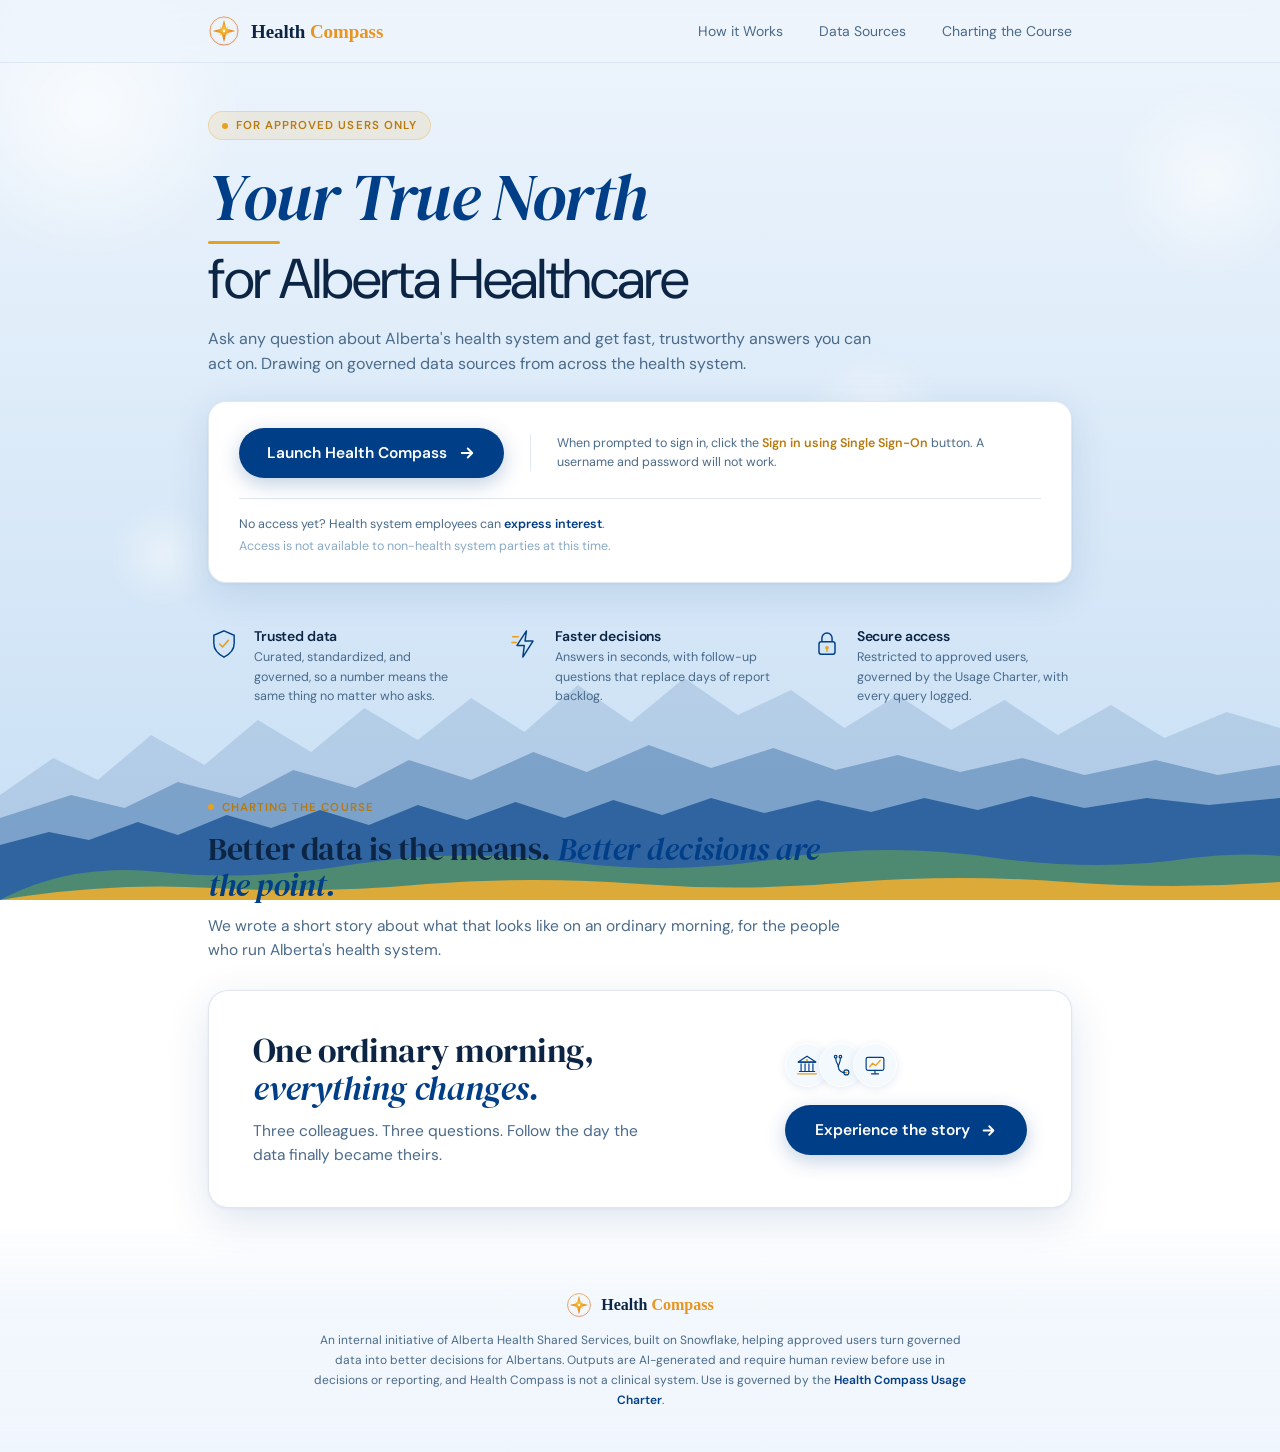
==== commit d817d2b7: "final renaming" ====
--- a/index.html
+++ b/index.html
@@ -311,7 +311,7 @@
                 <p class="sso-line">When prompted to sign in, click the <strong>Sign in using Single Sign-On</strong> button. A username and password will not work.</p>
             </div>
             <div class="access-line">
-                <p>No access yet? Health system employees can <a href="https://teams.microsoft.com/l/entity/81fef3a6-72aa-4648-a763-de824aeafb7d/_djb2_msteams_prefix_765039569?context=%7B%22channelId%22%3A%2219%3AXLKrdw8h-34jPKt1b6PFGFiIVzLABgse3x3Lj-J4nuE1%40thread.tacv2%22%7D&tenantId=11930486-b470-48f2-9166-3f0cc3087727" target="_blank" rel="noopener">express interest</a>.</p>
+                <p>No access yet? Health system employees can <a href="https://teams.microsoft.com/l/entity/81fef3a6-72aa-4648-a763-de824aeafb7d/_djb2_msteams_prefix_765039569?context=%7B%22channelId%22%3A%2219%3AXLKrdw8h-34jPKt1b6PFGFiIVzLABgse3x3Lj-J4nuE1%40thread.tacv2%22%7D&amp;tenantId=11930486-b470-48f2-9166-3f0cc3087727" target="_blank" rel="noopener">express interest</a>.</p>
                 <p class="access-sub">Access is not available to non-health system parties at this time.</p>
             </div>
         </div>
@@ -376,10 +376,10 @@
                 <div class="teaser-action">
                     <div class="teaser-icons">
                         <span class="ti"><svg viewBox="0 0 44 44" fill="none" xmlns="http://www.w3.org/2000/svg"><path d="M7 17 L22 7 L37 17 Z" stroke="#003F87" stroke-width="2" stroke-linejoin="round"/><circle cx="22" cy="13.5" r="1.8" fill="#E8A020"/><line x1="8" y1="17" x2="36" y2="17" stroke="#003F87" stroke-width="2" stroke-linecap="round"/><g stroke="#003F87" stroke-width="2" stroke-linecap="round"><line x1="12" y1="20" x2="12" y2="33"/><line x1="18.7" y1="20" x2="18.7" y2="33"/><line x1="25.3" y1="20" x2="25.3" y2="33"/><line x1="32" y1="20" x2="32" y2="33"/></g><line x1="9" y1="33" x2="35" y2="33" stroke="#003F87" stroke-width="2" stroke-linecap="round"/><line x1="6" y1="37" x2="38" y2="37" stroke="#E8A020" stroke-width="2" stroke-linecap="round"/></svg></span>
-                        <span class="ti"><svg viewBox="0 0 44 44" fill="none" xmlns="http://www.w3.org/2000/svg"><circle cx="22" cy="14" r="6" stroke="#003F87" stroke-width="2"/><path d="M10 37 c0-7 5.4-11 12-11 s12 4 12 11" stroke="#003F87" stroke-width="2" stroke-linecap="round"/><path d="M22 23 V31 M18 27 H26" stroke="#E8A020" stroke-width="2.2" stroke-linecap="round"/></svg></span>
+                        <span class="ti"><svg viewBox="0 0 44 44" fill="none" xmlns="http://www.w3.org/2000/svg"><circle cx="13" cy="8" r="2.2" stroke="#003F87" stroke-width="2"/><circle cx="21" cy="8" r="2.2" stroke="#003F87" stroke-width="2"/><path d="M13 10.2 C13 19 17.5 20 17.5 25" stroke="#003F87" stroke-width="2" stroke-linecap="round"/><path d="M21 10.2 C21 19 17.5 20 17.5 25" stroke="#003F87" stroke-width="2" stroke-linecap="round"/><path d="M17.5 25 C17.5 33 25 35 29 35" stroke="#003F87" stroke-width="2" stroke-linecap="round"/><circle cx="31" cy="34.5" r="4.3" stroke="#003F87" stroke-width="2"/><circle cx="31" cy="34.5" r="1.7" fill="#E8A020"/></svg></span>
                         <span class="ti"><svg viewBox="0 0 44 44" fill="none" xmlns="http://www.w3.org/2000/svg"><rect x="7" y="9" width="30" height="22" rx="3" stroke="#003F87" stroke-width="2"/><path d="M13 25 L18 19 L23 23 L31 14" stroke="#E8A020" stroke-width="2.2" stroke-linecap="round" stroke-linejoin="round"/><path d="M16 37 H28 M22 31 V37" stroke="#003F87" stroke-width="2" stroke-linecap="round"/></svg></span>
                     </div>
-                    <a class="story-cta" href="charting_the_course_experience.html">
+                    <a class="story-cta" href="charting-the-course.html">
                         Experience the story
                         <svg viewBox="0 0 24 24" fill="none" stroke="currentColor" stroke-width="2.5" stroke-linecap="round" stroke-linejoin="round"><path d="M5 12h14M13 6l6 6-6 6"/></svg>
                     </a>
@@ -395,7 +395,7 @@
             <svg viewBox="0 0 512 512" xmlns="http://www.w3.org/2000/svg"><defs><radialGradient id="ftrGrad" cx="50%" cy="42%" r="62%"><stop offset="0%" stop-color="#F8C13A"/><stop offset="55%" stop-color="#E8941F"/><stop offset="100%" stop-color="#D9663B"/></radialGradient></defs><circle cx="256" cy="256" r="225.28" fill="none" stroke="url(#ftrGrad)" stroke-width="13"/><circle cx="256" cy="256" r="199.68" fill="none" stroke="#E8941F" stroke-width="4" stroke-dasharray="6 9" opacity="0.75"/><polygon points="335,177 280.6,256 335,335 256,280.6 177,335 231.4,256 177,177 256,231.4" fill="#F8C13A" opacity="0.9"/><polygon points="256,75.8 294.2,217.8 436.2,256 294.2,294.2 256,436.2 217.8,294.2 75.8,256 217.8,217.8" fill="url(#ftrGrad)"/><circle cx="256" cy="256" r="23" fill="#FFF6E0"/></svg>
             <span class="fwm"><span class="h">Health</span> <span class="c">Compass</span></span>
         </div>
-        <p class="footer-statement">An internal initiative of Alberta Health Shared Services, built on Snowflake, helping approved users turn governed data into better decisions for Albertans. Outputs are AI-generated and require human review before use in decisions or reporting, and Health Compass is not a clinical system. Use is governed by the <a href="https://albertahealthservices.sharepoint.com/:w:/r/teams/M365TAlbertaHealthCompass/Shared%20Documents/%F0%9F%93%A2%20General/Health%20Compass%20Usage%20Charter.docx?d=w9d25834202bd42e3a27ab7ab227bd3c1&csf=1&web=1&e=fdLbov" target="_blank" rel="noopener">Health Compass Usage Charter</a>.</p>
+        <p class="footer-statement">An internal initiative of Alberta Health Shared Services, built on Snowflake, helping approved users turn governed data into better decisions for Albertans. Outputs are AI-generated and require human review before use in decisions or reporting, and Health Compass is not a clinical system. Use is governed by the <a href="https://albertahealthservices.sharepoint.com/:w:/r/teams/M365TAlbertaHealthCompass/Shared%20Documents/%F0%9F%93%A2%20General/Health%20Compass%20Usage%20Charter.docx?d=w9d25834202bd42e3a27ab7ab227bd3c1&amp;csf=1&amp;web=1&amp;e=fdLbov" target="_blank" rel="noopener">Health Compass Usage Charter</a>.</p>
       </div>
     </footer>
 
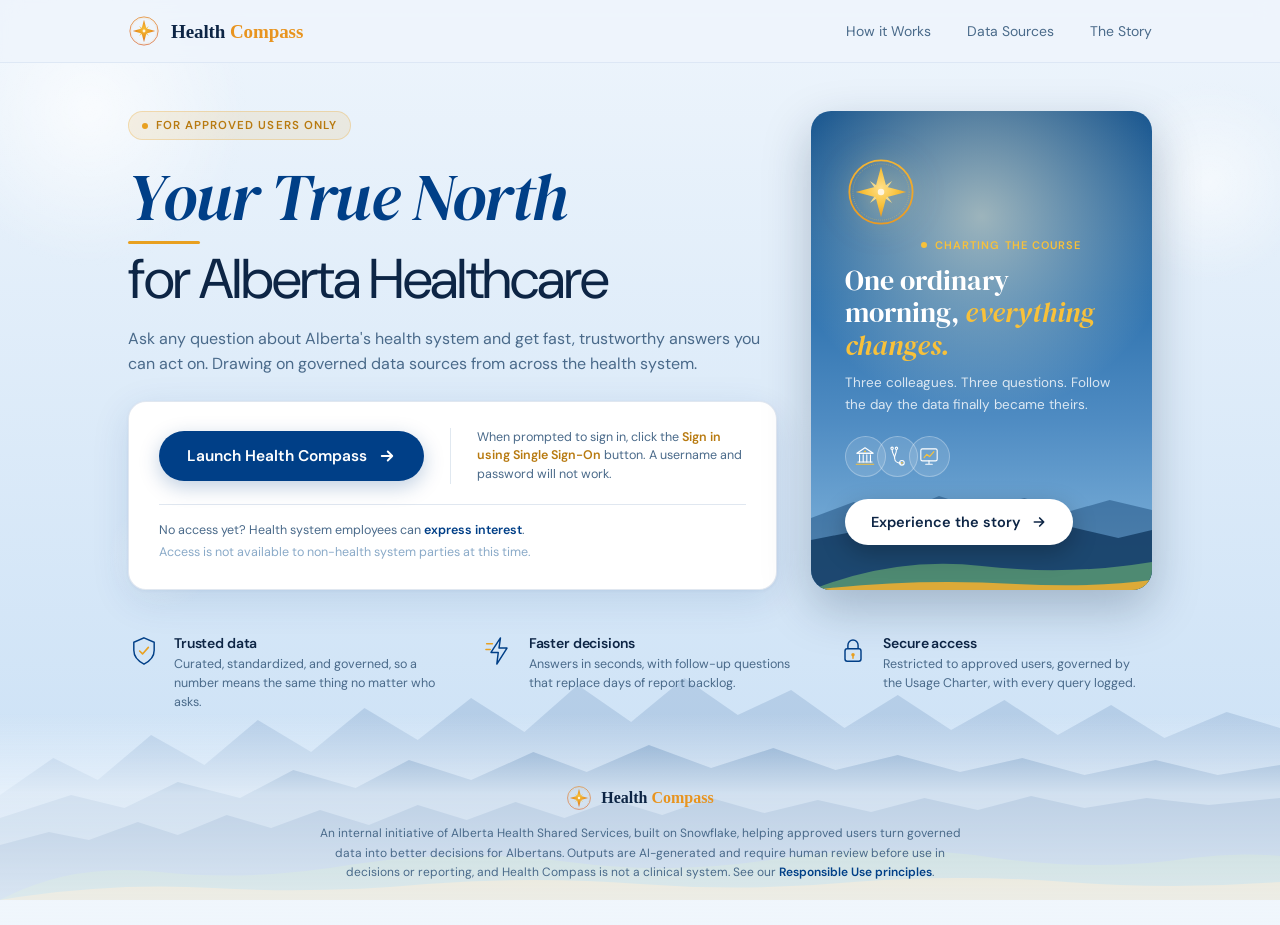
==== commit efedbd5f: "Add files via upload" ====
--- a/index.html
+++ b/index.html
@@ -66,7 +66,7 @@
 
 /* ── Header ── */
 header { position: sticky; top: 0; z-index: 100; background: rgba(238,245,252,0.82); backdrop-filter: blur(10px); border-bottom: 1px solid rgba(0,63,135,0.07); }
-.header-inner { max-width: 960px; margin: 0 auto; padding: 15px 48px; display: flex; justify-content: space-between; align-items: center; }
+.header-inner { max-width: 1120px; margin: 0 auto; padding: 15px 48px; display: flex; justify-content: space-between; align-items: center; }
 .compass-logo { display: flex; align-items: center; gap: 11px; text-decoration: none; }
 .compass-logo-icon { width: 32px; height: 32px; flex-shrink: 0; }
 .compass-logo-icon svg { width: 100%; height: 100%; }
@@ -79,7 +79,29 @@
 nav button.nav-link:focus-visible { outline: 2px solid var(--blue); outline-offset: 3px; border-radius: 3px; }
 
 /* ── Main ── */
-main { position: relative; z-index: 10; max-width: 960px; margin: 48px auto 0; padding: 0 48px; }
+main { position: relative; z-index: 10; max-width: 1120px; margin: 48px auto 0; padding: 0 48px; }
+
+/* ── Hero split (launch left, story rail right) ── */
+.hero-split { display: grid; grid-template-columns: 1.9fr 1fr; gap: 34px; align-items: stretch; }
+.hero-left { min-width: 0; }
+.rail { position: relative; overflow: hidden; color: #fff; border-radius: 20px; display: flex; flex-direction: column; justify-content: center; padding: 38px 34px; background: linear-gradient(180deg, #19568F 0%, #2E72AE 38%, #4E8BC2 64%, #86B8DE 100%); box-shadow: 0 18px 48px rgba(13,37,69,0.26); }
+.rail::after { content: ''; position: absolute; inset: 0; background: radial-gradient(circle at 50% 22%, rgba(255,244,210,0.55), transparent 48%); pointer-events: none; }
+.rail-mtn { position: absolute; left: 0; right: 0; bottom: 0; height: 130px; }
+.rail-mtn svg { width: 100%; height: 100%; display: block; }
+.rail-inner { position: relative; z-index: 2; }
+.rail-glow { width: 72px; height: 72px; margin-bottom: 20px; filter: drop-shadow(0 0 14px rgba(255,224,138,0.55)); }
+.rail-eyebrow { display: inline-flex; align-items: center; gap: 8px; font-size: 11px; font-weight: 600; letter-spacing: 0.1em; text-transform: uppercase; color: #F8C13A; margin-bottom: 12px; }
+.rail-eyebrow .dot { width: 6px; height: 6px; border-radius: 50%; background: #F8C13A; }
+.rail h2 { font-family: 'DM Serif Display', Georgia, serif; font-weight: 400; font-size: 28px; line-height: 1.16; margin-bottom: 11px; color: #fff; }
+.rail h2 em { font-style: italic; color: #F8C13A; }
+.rail p { font-size: 13.5px; line-height: 1.6; color: rgba(255,255,255,0.80); margin-bottom: 20px; max-width: 290px; }
+.rail-icons { display: flex; margin-bottom: 22px; }
+.rail-icons .ti { width: 41px; height: 41px; border-radius: 50%; background: rgba(255,255,255,0.12); border: 1px solid rgba(255,255,255,0.28); display: flex; align-items: center; justify-content: center; margin-left: -9px; }
+.rail-icons .ti:first-child { margin-left: 0; }
+.rail-icons .ti svg { width: 24px; height: 24px; }
+.rail-cta { display: inline-flex; align-items: center; gap: 10px; background: #fff; color: var(--navy); font-size: 14.5px; font-weight: 600; text-decoration: none; padding: 14px 26px; border-radius: 50px; box-shadow: 0 8px 24px rgba(0,0,0,0.26); transition: transform 0.15s, box-shadow 0.2s; align-self: flex-start; }
+.rail-cta:hover { transform: translateY(-1px); box-shadow: 0 12px 30px rgba(0,0,0,0.32); }
+.rail-cta svg { width: 16px; height: 16px; }
 
 .eyebrow {
     display: inline-flex; align-items: center; gap: 8px;
@@ -145,30 +167,6 @@
 .value-icon svg { width: 100%; height: 100%; }
 .value h3 { font-size: 14px; font-weight: 600; color: var(--navy); margin-bottom: 3px; letter-spacing: -0.01em; }
 .value p { font-size: 12.5px; color: var(--text-muted); line-height: 1.55; }
-
-/* ── Story teaser (Charting the Course) ── */
-.story { position: relative; z-index: 10; margin-top: 88px; padding: 0 0 12px; }
-.story-inner { max-width: 960px; margin: 0 auto; padding: 0 48px; }
-.story-eyebrow { display: inline-flex; align-items: center; gap: 8px; font-size: 11.5px; font-weight: 600; letter-spacing: 0.09em; text-transform: uppercase; color: var(--gold-dark); margin-bottom: 16px; }
-.story-eyebrow .dot { width: 6px; height: 6px; border-radius: 50%; background: var(--gold); }
-.story-lead { max-width: 640px; margin-bottom: 28px; }
-.story-lead h2 { font-family: 'DM Serif Display', Georgia, serif; font-weight: 400; font-size: 32px; line-height: 1.14; color: var(--navy); letter-spacing: -0.015em; margin-bottom: 10px; }
-.story-lead h2 em { font-style: italic; color: var(--blue); }
-.story-lead p { font-size: 15.5px; color: var(--text-muted); line-height: 1.55; }
-
-.teaser { background: var(--white); border: 1px solid var(--card-border); border-radius: 20px; padding: 40px 44px; box-shadow: 0 14px 44px rgba(0,63,135,0.13), 0 1px 4px rgba(0,63,135,0.06); display: flex; align-items: center; justify-content: space-between; gap: 40px; flex-wrap: wrap; overflow: hidden; position: relative; }
-.teaser-copy { flex: 1; min-width: 280px; }
-.teaser-copy h2 { font-family: 'DM Serif Display', Georgia, serif; font-weight: 400; font-size: 34px; line-height: 1.12; color: var(--navy); letter-spacing: -0.015em; margin-bottom: 12px; }
-.teaser-copy h2 em { font-style: italic; color: var(--blue); }
-.teaser-copy p { font-size: 15.5px; line-height: 1.55; color: var(--text-muted); max-width: 420px; }
-.teaser-action { display: flex; flex-direction: column; align-items: flex-start; gap: 18px; flex-shrink: 0; }
-.teaser-icons { display: flex; align-items: center; gap: -6px; }
-.teaser-icons .ti { width: 44px; height: 44px; border-radius: 50%; background: #F4F9FE; border: 1.5px solid var(--white); box-shadow: 0 2px 8px rgba(0,63,135,0.10); display: flex; align-items: center; justify-content: center; margin-left: -10px; }
-.teaser-icons .ti:first-child { margin-left: 0; }
-.teaser-icons .ti svg { width: 26px; height: 26px; }
-.story-cta { display: inline-flex; align-items: center; gap: 10px; background: var(--blue); color: var(--white); font-size: 15.5px; font-weight: 600; text-decoration: none; padding: 15px 30px; border-radius: 50px; box-shadow: 0 6px 20px rgba(0,63,135,0.24); transition: background 0.2s, transform 0.15s, box-shadow 0.2s; }
-.story-cta:hover { background: var(--blue-mid); transform: translateY(-1px); box-shadow: 0 8px 26px rgba(0,63,135,0.30); }
-.story-cta svg { width: 17px; height: 17px; }
 
 /* ── Footer ── */
 footer { position: relative; z-index: 10; margin-top: auto; }
@@ -180,7 +178,7 @@
 .footer-mark .fwm .h { color: var(--navy); }
 .footer-mark .fwm .c { color: #E8941F; }
 .footer-statement { font-size: 12px; color: var(--text-muted); line-height: 1.65; max-width: 660px; }
-.footer-statement a { color: var(--blue); font-weight: 600; text-decoration: none; }
+.footer-statement a { color: var(--blue); font-weight: 600; text-decoration: none; cursor: pointer; }
 .footer-statement a:hover { text-decoration: underline; }
 
 /* ── Responsive ── */
@@ -190,15 +188,11 @@
     main { padding: 0 24px; margin-top: 28px; }
     h1 { font-size: 36px; }
     h1 .h1-serif { font-size: 44px; }
+    .hero-split { grid-template-columns: 1fr; gap: 22px; }
     .sso-line { border-left: none; padding-left: 0; }
+    .rail { padding: 32px 26px; }
     .values { flex-direction: column; gap: 22px; margin-top: 34px; }
-    .story { padding: 0 0 4px; margin-top: 56px; }
-    .story-inner { padding: 0 24px; }
-    .teaser { padding: 30px 26px; gap: 26px; }
-    .teaser-copy h2 { font-size: 28px; }
-    .teaser-action { width: 100%; }
-    .story-cta { width: 100%; justify-content: center; }
-    .footer-inner { padding: 44px 24px 28px; flex-direction: column; align-items: flex-start; }
+    .footer-inner { padding: 44px 24px 28px; }
     .mountains { height: 160px; }
 }
 
@@ -216,15 +210,36 @@
 .info-modal-body::-webkit-scrollbar { width: 4px; }
 .info-modal-body::-webkit-scrollbar-thumb { background: #C8DFF5; border-radius: 2px; }
 .info-grid { display: grid; grid-template-columns: repeat(2,1fr); gap: 14px; }
-.info-card { background: #F4F9FE; padding: 18px; border-radius: 10px; border-left: 3px solid var(--gold); }
+.info-card { position: relative; background: #F4F9FE; padding: 18px; border-radius: 10px; border-left: 3px solid var(--gold); transition: transform 0.18s ease, box-shadow 0.18s ease; }
+.info-card:hover { transform: translateY(-2px); box-shadow: 0 8px 22px rgba(0,63,135,0.10); }
 .info-card-icon { width: 30px; height: 30px; margin-bottom: 11px; }
 .info-card-icon svg { width: 100%; height: 100%; display: block; }
 .info-card h3 { color: var(--navy); font-size: 13.5px; font-weight: 600; margin-bottom: 5px; }
 .info-card p { color: var(--text-muted); font-size: 12.5px; line-height: 1.55; margin: 0; }
+.info-card.soon { border-left-color: #C4D4E5; }
+.info-card.soon .info-card-icon { opacity: 0.5; }
+.info-card.soon h3 { color: var(--text-muted); }
+.status { display: inline-flex; align-items: center; gap: 5px; font-size: 9px; font-weight: 700; letter-spacing: 0.07em; text-transform: uppercase; padding: 3px 8px; border-radius: 50px; position: absolute; top: 14px; right: 14px; }
+.status.live { background: rgba(34,139,84,0.12); color: #1B7A45; }
+.status.live .ld { width: 6px; height: 6px; border-radius: 50%; background: #21A35A; box-shadow: 0 0 0 3px rgba(33,163,90,0.20); }
+.status.soon { background: #E7EEF6; color: #6A86A4; }
 .step-card { background: #F4F9FE; border: 1px solid #E0EDF8; padding: 14px 16px; border-radius: 10px; margin-bottom: 10px; display: flex; gap: 14px; }
 .step-card:last-child { margin-bottom: 0; }
 .step-icon-img { width: 36px; height: 36px; margin-bottom: 8px; display: block; }
 .step-number { background: var(--blue); color: white; width: 34px; height: 34px; border-radius: 50%; display: flex; align-items: center; justify-content: center; font-weight: 700; font-size: 14px; flex-shrink: 0; }
+.step-ic { background: var(--blue); width: 36px; height: 36px; border-radius: 50%; display: flex; align-items: center; justify-content: center; flex-shrink: 0; box-shadow: 0 3px 9px rgba(0,63,135,0.22); }
+.step-ic svg { width: 19px; height: 19px; }
+.sso-emph { color: var(--gold-dark); font-weight: 600; }
+.verified-emph { color: #1B7A45; font-weight: 600; }
+.ru-intro { background: rgba(0,63,135,0.04); border-left: 3px solid var(--gold); border-radius: 0 10px 10px 0; padding: 16px 18px; margin-bottom: 18px; }
+.ru-intro p { font-family: 'DM Serif Display', Georgia, serif; font-style: italic; font-size: 15px; line-height: 1.55; color: var(--navy); margin: 0; }
+.ru-lead { font-size: 13px; color: var(--text-muted); line-height: 1.6; margin-bottom: 16px; }
+.ru-list { list-style: none; margin: 0; padding: 0; }
+.ru-list li { position: relative; padding: 0 0 13px 26px; margin-bottom: 13px; border-bottom: 1px solid #EDF3FA; }
+.ru-list li:last-child { border-bottom: none; margin-bottom: 0; padding-bottom: 0; }
+.ru-list li::before { content: ''; position: absolute; left: 4px; top: 5px; width: 8px; height: 8px; border-radius: 50%; background: var(--gold); box-shadow: 0 0 0 3px rgba(232,160,32,0.16); }
+.ru-t { display: block; font-size: 13.5px; font-weight: 600; color: var(--navy); margin-bottom: 2px; }
+.ru-d { display: block; font-size: 12.5px; color: var(--text-muted); line-height: 1.55; }
 .step-content h3 { color: var(--gold-dark); font-size: 9.5px; font-weight: 700; margin-bottom: 2px; text-transform: uppercase; letter-spacing: 0.08em; }
 .step-content h4 { color: var(--navy); font-size: 13.5px; font-weight: 600; margin-bottom: 3px; }
 .step-content p { color: var(--text-muted); font-size: 12.5px; line-height: 1.5; margin-bottom: 3px; }
@@ -286,33 +301,53 @@
         <nav>
             <button type="button" class="nav-link" onclick="openPopup('howItWorksPopup')">How it Works</button>
             <button type="button" class="nav-link" onclick="openPopup('dataSourcesPopup')">Data Sources</button>
-            <button type="button" class="nav-link" onclick="document.getElementById('story').scrollIntoView({behavior:'smooth'})">Charting the Course</button>
+            <button type="button" class="nav-link" onclick="window.location.href='charting-the-course.html'">The Story</button>
         </nav>
       </div>
     </header>
 
     <!-- Main content -->
     <main>
-        <span class="eyebrow"><span class="dot"></span>For approved users only</span>
-
-        <h1>
-            <span class="h1-serif">Your True North</span>
-            for Alberta Healthcare
-        </h1>
-        <p class="subtitle">Ask any question about Alberta's health system and get fast, trustworthy answers you can act on. Drawing on governed data sources from across the health system.</p>
-
-        <!-- Hero panel -->
-        <div class="hero-panel">
-            <div class="hero-top">
-                <a class="launch-btn" href="https://ai.snowflake.com/ahsorg/ahsprod" target="_blank" rel="noopener">
-                    Launch Health Compass
-                    <svg viewBox="0 0 24 24" fill="none" stroke="white" stroke-width="2.5" stroke-linecap="round" stroke-linejoin="round"><path d="M5 12h14M13 6l6 6-6 6"/></svg>
-                </a>
-                <p class="sso-line">When prompted to sign in, click the <strong>Sign in using Single Sign-On</strong> button. A username and password will not work.</p>
-            </div>
-            <div class="access-line">
-                <p>No access yet? Health system employees can <a href="https://teams.microsoft.com/l/entity/81fef3a6-72aa-4648-a763-de824aeafb7d/_djb2_msteams_prefix_765039569?context=%7B%22channelId%22%3A%2219%3AXLKrdw8h-34jPKt1b6PFGFiIVzLABgse3x3Lj-J4nuE1%40thread.tacv2%22%7D&amp;tenantId=11930486-b470-48f2-9166-3f0cc3087727" target="_blank" rel="noopener">express interest</a>.</p>
-                <p class="access-sub">Access is not available to non-health system parties at this time.</p>
+        <div class="hero-split">
+            <div class="hero-left">
+                <span class="eyebrow"><span class="dot"></span>For approved users only</span>
+                <h1>
+                    <span class="h1-serif">Your True North</span>
+                    for Alberta Healthcare
+                </h1>
+                <p class="subtitle">Ask any question about Alberta's health system and get fast, trustworthy answers you can act on. Drawing on governed data sources from across the health system.</p>
+
+                <!-- Hero panel -->
+                <div class="hero-panel">
+                    <div class="hero-top">
+                        <a class="launch-btn" href="https://ai.snowflake.com/ahsorg/ahsprod" target="_blank" rel="noopener">
+                            Launch Health Compass
+                            <svg viewBox="0 0 24 24" fill="none" stroke="white" stroke-width="2.5" stroke-linecap="round" stroke-linejoin="round"><path d="M5 12h14M13 6l6 6-6 6"/></svg>
+                        </a>
+                        <p class="sso-line">When prompted to sign in, click the <strong>Sign in using Single Sign-On</strong> button. A username and password will not work.</p>
+                    </div>
+                    <div class="access-line">
+                        <p>No access yet? Health system employees can <a href="https://teams.microsoft.com/l/entity/81fef3a6-72aa-4648-a763-de824aeafb7d/_djb2_msteams_prefix_765039569?context=%7B%22channelId%22%3A%2219%3AXLKrdw8h-34jPKt1b6PFGFiIVzLABgse3x3Lj-J4nuE1%40thread.tacv2%22%7D&amp;tenantId=11930486-b470-48f2-9166-3f0cc3087727" target="_blank" rel="noopener">express interest</a>.</p>
+                        <p class="access-sub">Access is not available to non-health system parties at this time.</p>
+                    </div>
+                </div>
+            </div>
+
+            <!-- Story rail -->
+            <div class="rail" id="story">
+                <div class="rail-mtn"><svg viewBox="0 0 400 130" preserveAspectRatio="none" xmlns="http://www.w3.org/2000/svg"><path d="M0 130 L0 58 L50 42 L100 54 L150 36 L200 50 L250 38 L300 52 L350 40 L400 50 L400 130Z" fill="#1C4E7E" opacity="0.5"/><path d="M0 130 L0 80 L60 70 L120 78 L180 64 L240 76 L300 66 L360 78 L400 70 L400 130Z" fill="#143E66" opacity="0.85"/><path d="M0 130 Q100 96 200 106 Q300 116 400 102 L400 130Z" fill="#4E8A72"/><path d="M0 130 Q120 118 240 124 Q330 128 400 120 L400 130Z" fill="#DCAA38"/></svg></div>
+                <div class="rail-inner">
+                    <svg class="rail-glow" viewBox="0 0 512 512" xmlns="http://www.w3.org/2000/svg"><defs><radialGradient id="railGrad" cx="50%" cy="42%" r="62%"><stop offset="0%" stop-color="#FFE08A"/><stop offset="55%" stop-color="#F8C13A"/><stop offset="100%" stop-color="#E8941F"/></radialGradient></defs><circle cx="256" cy="256" r="225" fill="none" stroke="url(#railGrad)" stroke-width="13"/><circle cx="256" cy="256" r="200" fill="none" stroke="#F8C13A" stroke-width="4" stroke-dasharray="6 9" opacity="0.8"/><polygon points="335,177 280.6,256 335,335 256,280.6 177,335 231.4,256 177,177 256,231.4" fill="#FFE08A" opacity="0.9"/><polygon points="256,75.8 294.2,217.8 436.2,256 294.2,294.2 256,436.2 217.8,294.2 75.8,256 217.8,217.8" fill="url(#railGrad)"/><circle cx="256" cy="256" r="23" fill="#FFF6E0"/></svg>
+                    <div class="rail-eyebrow"><span class="dot"></span>Charting the Course</div>
+                    <h2>One ordinary morning, <em>everything changes.</em></h2>
+                    <p>Three colleagues. Three questions. Follow the day the data finally became theirs.</p>
+                    <div class="rail-icons">
+                        <span class="ti"><svg viewBox="0 0 44 44" fill="none" xmlns="http://www.w3.org/2000/svg"><path d="M7 17 L22 7 L37 17 Z" stroke="#fff" stroke-width="2" stroke-linejoin="round"/><circle cx="22" cy="13.5" r="1.8" fill="#F8C13A"/><line x1="8" y1="17" x2="36" y2="17" stroke="#fff" stroke-width="2" stroke-linecap="round"/><g stroke="#fff" stroke-width="2" stroke-linecap="round"><line x1="12" y1="20" x2="12" y2="33"/><line x1="18.7" y1="20" x2="18.7" y2="33"/><line x1="25.3" y1="20" x2="25.3" y2="33"/><line x1="32" y1="20" x2="32" y2="33"/></g><line x1="9" y1="33" x2="35" y2="33" stroke="#fff" stroke-width="2" stroke-linecap="round"/><line x1="6" y1="37" x2="38" y2="37" stroke="#F8C13A" stroke-width="2" stroke-linecap="round"/></svg></span>
+                        <span class="ti"><svg viewBox="0 0 44 44" fill="none" xmlns="http://www.w3.org/2000/svg"><circle cx="13" cy="8" r="2.2" stroke="#fff" stroke-width="2"/><circle cx="21" cy="8" r="2.2" stroke="#fff" stroke-width="2"/><path d="M13 10.2 C13 19 17.5 20 17.5 25" stroke="#fff" stroke-width="2" stroke-linecap="round"/><path d="M21 10.2 C21 19 17.5 20 17.5 25" stroke="#fff" stroke-width="2" stroke-linecap="round"/><path d="M17.5 25 C17.5 33 25 35 29 35" stroke="#fff" stroke-width="2" stroke-linecap="round"/><circle cx="31" cy="34.5" r="4.3" stroke="#fff" stroke-width="2"/><circle cx="31" cy="34.5" r="1.7" fill="#F8C13A"/></svg></span>
+                        <span class="ti"><svg viewBox="0 0 44 44" fill="none" xmlns="http://www.w3.org/2000/svg"><rect x="7" y="9" width="30" height="22" rx="3" stroke="#fff" stroke-width="2"/><path d="M13 25 L18 19 L23 23 L31 14" stroke="#F8C13A" stroke-width="2.2" stroke-linecap="round" stroke-linejoin="round"/><path d="M16 37 H28 M22 31 V37" stroke="#fff" stroke-width="2" stroke-linecap="round"/></svg></span>
+                    </div>
+                    <a class="rail-cta" href="charting-the-course.html">Experience the story<svg viewBox="0 0 24 24" fill="none" stroke="currentColor" stroke-width="2.5" stroke-linecap="round" stroke-linejoin="round"><path d="M5 12h14M13 6l6 6-6 6"/></svg></a>
+                </div>
             </div>
         </div>
 
@@ -360,34 +395,6 @@
         </div>
     </main>
 
-    <!-- Charting the Course teaser -->
-    <section class="story" id="story">
-        <div class="story-inner">
-            <div class="story-lead">
-                <div class="story-eyebrow"><span class="dot"></span>Charting the Course</div>
-                <h2>Better data is the means. <em>Better decisions are the point.</em></h2>
-                <p>We wrote a short story about what that looks like on an ordinary morning, for the people who run Alberta's health system.</p>
-            </div>
-            <div class="teaser">
-                <div class="teaser-copy">
-                    <h2>One ordinary morning, <em>everything changes.</em></h2>
-                    <p>Three colleagues. Three questions. Follow the day the data finally became theirs.</p>
-                </div>
-                <div class="teaser-action">
-                    <div class="teaser-icons">
-                        <span class="ti"><svg viewBox="0 0 44 44" fill="none" xmlns="http://www.w3.org/2000/svg"><path d="M7 17 L22 7 L37 17 Z" stroke="#003F87" stroke-width="2" stroke-linejoin="round"/><circle cx="22" cy="13.5" r="1.8" fill="#E8A020"/><line x1="8" y1="17" x2="36" y2="17" stroke="#003F87" stroke-width="2" stroke-linecap="round"/><g stroke="#003F87" stroke-width="2" stroke-linecap="round"><line x1="12" y1="20" x2="12" y2="33"/><line x1="18.7" y1="20" x2="18.7" y2="33"/><line x1="25.3" y1="20" x2="25.3" y2="33"/><line x1="32" y1="20" x2="32" y2="33"/></g><line x1="9" y1="33" x2="35" y2="33" stroke="#003F87" stroke-width="2" stroke-linecap="round"/><line x1="6" y1="37" x2="38" y2="37" stroke="#E8A020" stroke-width="2" stroke-linecap="round"/></svg></span>
-                        <span class="ti"><svg viewBox="0 0 44 44" fill="none" xmlns="http://www.w3.org/2000/svg"><circle cx="13" cy="8" r="2.2" stroke="#003F87" stroke-width="2"/><circle cx="21" cy="8" r="2.2" stroke="#003F87" stroke-width="2"/><path d="M13 10.2 C13 19 17.5 20 17.5 25" stroke="#003F87" stroke-width="2" stroke-linecap="round"/><path d="M21 10.2 C21 19 17.5 20 17.5 25" stroke="#003F87" stroke-width="2" stroke-linecap="round"/><path d="M17.5 25 C17.5 33 25 35 29 35" stroke="#003F87" stroke-width="2" stroke-linecap="round"/><circle cx="31" cy="34.5" r="4.3" stroke="#003F87" stroke-width="2"/><circle cx="31" cy="34.5" r="1.7" fill="#E8A020"/></svg></span>
-                        <span class="ti"><svg viewBox="0 0 44 44" fill="none" xmlns="http://www.w3.org/2000/svg"><rect x="7" y="9" width="30" height="22" rx="3" stroke="#003F87" stroke-width="2"/><path d="M13 25 L18 19 L23 23 L31 14" stroke="#E8A020" stroke-width="2.2" stroke-linecap="round" stroke-linejoin="round"/><path d="M16 37 H28 M22 31 V37" stroke="#003F87" stroke-width="2" stroke-linecap="round"/></svg></span>
-                    </div>
-                    <a class="story-cta" href="charting-the-course.html">
-                        Experience the story
-                        <svg viewBox="0 0 24 24" fill="none" stroke="currentColor" stroke-width="2.5" stroke-linecap="round" stroke-linejoin="round"><path d="M5 12h14M13 6l6 6-6 6"/></svg>
-                    </a>
-                </div>
-            </div>
-        </div>
-    </section>
-
     <!-- Footer -->
     <footer>
       <div class="footer-inner">
@@ -395,7 +402,7 @@
             <svg viewBox="0 0 512 512" xmlns="http://www.w3.org/2000/svg"><defs><radialGradient id="ftrGrad" cx="50%" cy="42%" r="62%"><stop offset="0%" stop-color="#F8C13A"/><stop offset="55%" stop-color="#E8941F"/><stop offset="100%" stop-color="#D9663B"/></radialGradient></defs><circle cx="256" cy="256" r="225.28" fill="none" stroke="url(#ftrGrad)" stroke-width="13"/><circle cx="256" cy="256" r="199.68" fill="none" stroke="#E8941F" stroke-width="4" stroke-dasharray="6 9" opacity="0.75"/><polygon points="335,177 280.6,256 335,335 256,280.6 177,335 231.4,256 177,177 256,231.4" fill="#F8C13A" opacity="0.9"/><polygon points="256,75.8 294.2,217.8 436.2,256 294.2,294.2 256,436.2 217.8,294.2 75.8,256 217.8,217.8" fill="url(#ftrGrad)"/><circle cx="256" cy="256" r="23" fill="#FFF6E0"/></svg>
             <span class="fwm"><span class="h">Health</span> <span class="c">Compass</span></span>
         </div>
-        <p class="footer-statement">An internal initiative of Alberta Health Shared Services, built on Snowflake, helping approved users turn governed data into better decisions for Albertans. Outputs are AI-generated and require human review before use in decisions or reporting, and Health Compass is not a clinical system. Use is governed by the <a href="https://albertahealthservices.sharepoint.com/:w:/r/teams/M365TAlbertaHealthCompass/Shared%20Documents/%F0%9F%93%A2%20General/Health%20Compass%20Usage%20Charter.docx?d=w9d25834202bd42e3a27ab7ab227bd3c1&amp;csf=1&amp;web=1&amp;e=fdLbov" target="_blank" rel="noopener">Health Compass Usage Charter</a>.</p>
+        <p class="footer-statement">An internal initiative of Alberta Health Shared Services, built on Snowflake, helping approved users turn governed data into better decisions for Albertans. Outputs are AI-generated and require human review before use in decisions or reporting, and Health Compass is not a clinical system. See our <a onclick="openPopup('responsibleUsePopup')">Responsible Use principles</a>.</p>
       </div>
     </footer>
 
@@ -408,15 +415,15 @@
             </div>
             <div class="info-modal-body">
                 <div class="step-card">
-                    <div class="step-number">1</div>
+                    <div class="step-ic"><svg viewBox="0 0 24 24" fill="none" xmlns="http://www.w3.org/2000/svg"><circle cx="9" cy="9" r="4.5" stroke="#fff" stroke-width="1.8"/><path d="M12.2 12.2 L19 19 M16.5 19 H19 V16.5" stroke="#fff" stroke-width="1.8" stroke-linecap="round" stroke-linejoin="round"/><circle cx="9" cy="9" r="1.4" fill="#F8C13A"/></svg></div>
                     <div class="step-content">
                         <h3>Step 1</h3>
                         <h4>Sign in using Single Sign-On</h4>
-                        <p>Launch the Health Compass and, when prompted, click the <strong>Sign in using Single Sign-On</strong> button. Username and password sign-in will not work.</p>
+                        <p>Launch the Health Compass and, when prompted, click the <strong class="sso-emph">Sign in using Single Sign-On</strong> button. Username and password sign-in will not work.</p>
                     </div>
                 </div>
                 <div class="step-card">
-                    <div class="step-number">2</div>
+                    <div class="step-ic"><svg viewBox="0 0 24 24" fill="none" xmlns="http://www.w3.org/2000/svg"><path d="M4 6 a2 2 0 0 1 2-2 H18 a2 2 0 0 1 2 2 V14 a2 2 0 0 1-2 2 H10 l-4 4 V16 H6 a2 2 0 0 1-2-2 Z" stroke="#fff" stroke-width="1.7" stroke-linejoin="round"/><path d="M8 9 H16 M8 12 H13" stroke="#F8C13A" stroke-width="1.7" stroke-linecap="round"/></svg></div>
                     <div class="step-content">
                         <h3>Step 2</h3>
                         <h4>Ask your question</h4>
@@ -425,17 +432,17 @@
                     </div>
                 </div>
                 <div class="step-card">
-                    <div class="step-number">3</div>
+                    <div class="step-ic"><svg viewBox="0 0 24 24" fill="none" xmlns="http://www.w3.org/2000/svg"><path d="M12 3 L19 6 V11 C19 15.5 16 18.7 12 20 C8 18.7 5 15.5 5 11 V6 Z" stroke="#fff" stroke-width="1.7" stroke-linejoin="round"/><path d="M9 11.5 l2 2 4-4.5" stroke="#F8C13A" stroke-width="1.9" stroke-linecap="round" stroke-linejoin="round"/></svg></div>
                     <div class="step-content">
                         <h3>Step 3</h3>
                         <h4>Explore &amp; verify</h4>
-                        <p>Ask follow-ups, filter, and export. Look for the <strong>verified query badge</strong> for metrics that match approved definitions. Always apply human review before acting on results.</p>
+                        <p>Ask follow-ups, filter, and export. Look for the <strong class="verified-emph">verified query badge</strong> for metrics that match approved definitions. Always apply human review before acting on results.</p>
                     </div>
                 </div>
             </div>
             <div class="info-footer">
-                <span class="info-footer-icon"><svg viewBox="0 0 24 24" fill="none" xmlns="http://www.w3.org/2000/svg"><circle cx="12" cy="12" r="9" stroke="#003F87" stroke-width="1.6"/><path d="M12 12 L15 8 L13 14 L9 16 Z" fill="#E8A020"/><circle cx="12" cy="12" r="1.3" fill="#003F87"/></svg></span>
-                <span class="info-footer-text">Outputs require human review before use</span>
+                <span class="info-footer-icon"><svg viewBox="0 0 24 24" fill="none" xmlns="http://www.w3.org/2000/svg"><path d="M2.5 12 C5 7 9 5 12 5 s7 2 9.5 7 C19 17 15 19 12 19 S5 17 2.5 12 Z" stroke="#003F87" stroke-width="1.6"/><circle cx="12" cy="12" r="3" stroke="#003F87" stroke-width="1.6"/><circle cx="12" cy="12" r="1.3" fill="#E8A020"/></svg></span>
+                <span class="info-footer-text">Always verify AI-generated results before acting</span>
                 <button class="info-modal-close-btn" onclick="closePopup('howItWorksPopup')">Close</button>
             </div>
         </div>
@@ -445,23 +452,54 @@
     <div class="info-overlay" id="dataSourcesPopup">
         <div class="info-modal">
             <div class="info-modal-header">
-                <div><h2>Data Sources</h2><p>Integrated, governed, and standardized</p></div>
+                <div><h2>Data Sources</h2><p>Live now, with more coming online</p></div>
                 <button class="close-popup" onclick="closePopup('dataSourcesPopup')" aria-label="Close">&#x2715;</button>
             </div>
             <div class="info-modal-body">
                 <div class="info-grid">
-                    <div class="info-card"><div class="info-card-icon"><svg viewBox="0 0 44 44" fill="none" xmlns="http://www.w3.org/2000/svg"><path d="M8 38 V14 L22 7 L36 14 V38" stroke="#003F87" stroke-width="2" stroke-linejoin="round"/><path d="M4 38 H40" stroke="#003F87" stroke-width="2" stroke-linecap="round"/><path d="M22 16 V24 M18 20 H26" stroke="#E8A020" stroke-width="2.2" stroke-linecap="round"/><path d="M17 38 V30 H27 V38" stroke="#003F87" stroke-width="2" stroke-linejoin="round"/></svg></div><h3>Patient Activity</h3><p>Admissions, discharges, transfers, and emergency department visits.</p></div>
-                    <div class="info-card"><div class="info-card-icon"><svg viewBox="0 0 44 44" fill="none" xmlns="http://www.w3.org/2000/svg"><path d="M7 32 a15 15 0 0 1 30 0" stroke="#003F87" stroke-width="2" stroke-linecap="round"/><path d="M7 32 H37" stroke="#003F87" stroke-width="2" stroke-linecap="round"/><path d="M22 32 L30 19" stroke="#E8A020" stroke-width="2.4" stroke-linecap="round"/><circle cx="22" cy="32" r="2.6" fill="#003F87"/></svg></div><h3>System Capacity</h3><p>Bed occupancy, theatre utilization, staffing ratios, and wait times.</p></div>
-                    <div class="info-card"><div class="info-card-icon"><svg viewBox="0 0 44 44" fill="none" xmlns="http://www.w3.org/2000/svg"><ellipse cx="22" cy="13" rx="13" ry="5" stroke="#003F87" stroke-width="2"/><path d="M9 13 V31 c0 2.8 5.8 5 13 5 s13-2.2 13-5 V13" stroke="#003F87" stroke-width="2"/><path d="M9 22 c0 2.8 5.8 5 13 5 s13-2.2 13-5" stroke="#003F87" stroke-width="2" opacity="0.5"/><path d="M22 9 V17 M19.5 11 h3.2 a1.8 1.8 0 0 1 0 3.6 h-1.4 a1.8 1.8 0 0 0 0 3.6 h3.2" stroke="#E8A020" stroke-width="1.8" stroke-linecap="round" stroke-linejoin="round"/></svg></div><h3>Clinical Costing</h3><p>Cost per weighted activity, resource use, and procedure-level costing.</p></div>
-                    <div class="info-card"><div class="info-card-icon"><svg viewBox="0 0 44 44" fill="none" xmlns="http://www.w3.org/2000/svg"><path d="M22 36 C13 30 6 24 6 16.5 A8.5 8.5 0 0 1 22 12 A8.5 8.5 0 0 1 38 16.5 C38 24 31 30 22 36 Z" stroke="#003F87" stroke-width="2" stroke-linejoin="round"/><path d="M12 22 H18 L20.5 17 L24 27 L26.5 22 H32" stroke="#E8A020" stroke-width="2.2" stroke-linecap="round" stroke-linejoin="round"/></svg></div><h3>Quality &amp; Outcomes</h3><p>Readmission rates, length of stay, and complication rates.</p></div>
-                    <div class="info-card"><div class="info-card-icon"><svg viewBox="0 0 44 44" fill="none" xmlns="http://www.w3.org/2000/svg"><circle cx="16" cy="15" r="5" stroke="#003F87" stroke-width="2"/><path d="M7 35 c0-6 4.5-9 9-9 s9 3 9 9" stroke="#003F87" stroke-width="2" stroke-linecap="round"/><circle cx="30" cy="17" r="4" stroke="#E8A020" stroke-width="2"/><path d="M27 35 c0-5.5 3.5-8.5 8-8.5 s7 3 7 8" stroke="#E8A020" stroke-width="2" stroke-linecap="round" opacity="0.95"/></svg></div><h3>Workforce</h3><p>FTE counts, agency usage, and sick leave rates.</p></div>
-                    <div class="info-card"><div class="info-card-icon"><svg viewBox="0 0 44 44" fill="none" xmlns="http://www.w3.org/2000/svg"><path d="M19 6 V18 L10 33 a3 3 0 0 0 2.7 4.5 H31.3 A3 3 0 0 0 34 33 L25 18 V6" stroke="#003F87" stroke-width="2" stroke-linejoin="round"/><path d="M16 6 H28" stroke="#003F87" stroke-width="2" stroke-linecap="round"/><path d="M14.5 27 H29.5" stroke="#E8A020" stroke-width="2" stroke-linecap="round"/><circle cx="20" cy="32" r="1.6" fill="#E8A020"/><circle cx="25" cy="31" r="1.3" fill="#E8A020"/></svg></div><h3>Clinical Support Services</h3><p>Volumes, turnaround times, and utilization.</p></div>
+                    <div class="info-card"><span class="status live"><span class="ld"></span>Live</span><div class="info-card-icon"><svg viewBox="0 0 44 44" fill="none" xmlns="http://www.w3.org/2000/svg"><path d="M8 38 V14 L22 7 L36 14 V38" stroke="#003F87" stroke-width="2" stroke-linejoin="round"/><path d="M4 38 H40" stroke="#003F87" stroke-width="2" stroke-linecap="round"/><path d="M22 16 V24 M18 20 H26" stroke="#E8A020" stroke-width="2.2" stroke-linecap="round"/><path d="M17 38 V30 H27 V38" stroke="#003F87" stroke-width="2" stroke-linejoin="round"/></svg></div><h3>Patient Activity</h3><p>Admissions, discharges, transfers, and emergency department visits.</p></div>
+                    <div class="info-card soon"><span class="status soon">Coming soon</span><div class="info-card-icon"><svg viewBox="0 0 44 44" fill="none" xmlns="http://www.w3.org/2000/svg"><path d="M7 32 a15 15 0 0 1 30 0" stroke="#003F87" stroke-width="2" stroke-linecap="round"/><path d="M7 32 H37" stroke="#003F87" stroke-width="2" stroke-linecap="round"/><path d="M22 32 L30 19" stroke="#E8A020" stroke-width="2.4" stroke-linecap="round"/><circle cx="22" cy="32" r="2.6" fill="#003F87"/></svg></div><h3>System Capacity</h3><p>Bed occupancy, theatre utilization, staffing ratios, and wait times.</p></div>
+                    <div class="info-card soon"><span class="status soon">Coming soon</span><div class="info-card-icon"><svg viewBox="0 0 44 44" fill="none" xmlns="http://www.w3.org/2000/svg"><ellipse cx="22" cy="13" rx="13" ry="5" stroke="#003F87" stroke-width="2"/><path d="M9 13 V31 c0 2.8 5.8 5 13 5 s13-2.2 13-5 V13" stroke="#003F87" stroke-width="2"/><path d="M9 22 c0 2.8 5.8 5 13 5 s13-2.2 13-5" stroke="#003F87" stroke-width="2" opacity="0.5"/><path d="M22 9 V17 M19.5 11 h3.2 a1.8 1.8 0 0 1 0 3.6 h-1.4 a1.8 1.8 0 0 0 0 3.6 h3.2" stroke="#E8A020" stroke-width="1.8" stroke-linecap="round" stroke-linejoin="round"/></svg></div><h3>Clinical Costing</h3><p>Cost per weighted activity, resource use, and procedure-level costing.</p></div>
+                    <div class="info-card soon"><span class="status soon">Coming soon</span><div class="info-card-icon"><svg viewBox="0 0 44 44" fill="none" xmlns="http://www.w3.org/2000/svg"><path d="M22 36 C13 30 6 24 6 16.5 A8.5 8.5 0 0 1 22 12 A8.5 8.5 0 0 1 38 16.5 C38 24 31 30 22 36 Z" stroke="#003F87" stroke-width="2" stroke-linejoin="round"/><path d="M12 22 H18 L20.5 17 L24 27 L26.5 22 H32" stroke="#E8A020" stroke-width="2.2" stroke-linecap="round" stroke-linejoin="round"/></svg></div><h3>Quality &amp; Outcomes</h3><p>Readmission rates, length of stay, and complication rates.</p></div>
+                    <div class="info-card soon"><span class="status soon">Coming soon</span><div class="info-card-icon"><svg viewBox="0 0 44 44" fill="none" xmlns="http://www.w3.org/2000/svg"><circle cx="16" cy="15" r="5" stroke="#003F87" stroke-width="2"/><path d="M7 35 c0-6 4.5-9 9-9 s9 3 9 9" stroke="#003F87" stroke-width="2" stroke-linecap="round"/><circle cx="30" cy="17" r="4" stroke="#E8A020" stroke-width="2"/><path d="M27 35 c0-5.5 3.5-8.5 8-8.5 s7 3 7 8" stroke="#E8A020" stroke-width="2" stroke-linecap="round" opacity="0.95"/></svg></div><h3>Workforce</h3><p>FTE counts, agency usage, and sick leave rates.</p></div>
+                    <div class="info-card soon"><span class="status soon">Coming soon</span><div class="info-card-icon"><svg viewBox="0 0 44 44" fill="none" xmlns="http://www.w3.org/2000/svg"><path d="M19 6 V18 L10 33 a3 3 0 0 0 2.7 4.5 H31.3 A3 3 0 0 0 34 33 L25 18 V6" stroke="#003F87" stroke-width="2" stroke-linejoin="round"/><path d="M16 6 H28" stroke="#003F87" stroke-width="2" stroke-linecap="round"/><path d="M14.5 27 H29.5" stroke="#E8A020" stroke-width="2" stroke-linecap="round"/><circle cx="20" cy="32" r="1.6" fill="#E8A020"/><circle cx="25" cy="31" r="1.3" fill="#E8A020"/></svg></div><h3>Clinical Support Services</h3><p>Volumes, turnaround times, and utilization.</p></div>
                 </div>
             </div>
             <div class="info-footer">
                 <span class="info-footer-icon"><svg viewBox="0 0 24 24" fill="none" xmlns="http://www.w3.org/2000/svg"><path d="M12 2.5 L4 6 V11.5 C4 16.2 7.4 19.6 12 21.2 C16.6 19.6 20 16.2 20 11.5 V6 Z" stroke="#003F87" stroke-width="1.6"/><path d="M9 12 l2.2 2.2 L15 10" stroke="#E8A020" stroke-width="1.8" stroke-linecap="round" stroke-linejoin="round"/></svg></span>
-                <span class="info-footer-text">Data domains roll out progressively as agents launch</span>
+                <span class="info-footer-text">Patient Activity is live now; coverage expands as new agents come online</span>
                 <button class="info-modal-close-btn" onclick="closePopup('dataSourcesPopup')">Close</button>
+            </div>
+        </div>
+    </div>
+
+    <!-- Responsible Use Popup -->
+    <div class="info-overlay" id="responsibleUsePopup">
+        <div class="info-modal">
+            <div class="info-modal-header">
+                <div><h2>Responsible Use</h2><p>An act of professional responsibility</p></div>
+                <button class="close-popup" onclick="closePopup('responsibleUsePopup')" aria-label="Close">&#x2715;</button>
+            </div>
+            <div class="info-modal-body">
+                <div class="ru-intro">
+                    <p>Alberta's Health Compass provides powerful insight into our patients, our capacity, and our costs; but no tool can substitute for human judgment, ethical intent, or professional integrity. Every query, every analysis, and every decision made using the Health Compass is an act of professional responsibility. We are accountable not just for what the data shows, but for why we asked and what we do with the answer.</p>
+                </div>
+                <p class="ru-lead">Responsible use is a commitment every user makes when granted access. These principles are not a checklist; they are habits of mind to carry into every query.</p>
+                <ul class="ru-list">
+                    <li><span class="ru-t">Start with a question, not a conclusion</span><span class="ru-d">Define your question first to avoid confirmation bias and selective reporting.</span></li>
+                    <li><span class="ru-t">Report the full picture</span><span class="ru-d">Include all relevant findings, even those that contradict your hypothesis.</span></li>
+                    <li><span class="ru-t">Be transparent about your starting question</span><span class="ru-d">Share the question you aimed to answer so others can judge scope and interpretation.</span></li>
+                    <li><span class="ru-t">Self-critique before presenting</span><span class="ru-d">Check for contradicting metrics, consider whether you would present the same if results were unfavorable, and ensure proper context.</span></li>
+                    <li><span class="ru-t">Acknowledge limitations</span><span class="ru-d">Clearly note data gaps, lags, or caveats as part of the analysis.</span></li>
+                    <li><span class="ru-t">Seek a second set of eyes</span><span class="ru-d">Have a peer or data steward review key analyses for accuracy and balance.</span></li>
+                    <li><span class="ru-t">Usage is auditable</span><span class="ru-d">Remember your queries and activity will be reviewed to support learning and accountability.</span></li>
+                    <li><span class="ru-t">Raise concerns</span><span class="ru-d">Investigate unexpected results and consult a data steward when unsure about appropriate use.</span></li>
+                </ul>
+            </div>
+            <div class="info-footer">
+                <span class="info-footer-icon"><svg viewBox="0 0 24 24" fill="none" xmlns="http://www.w3.org/2000/svg"><path d="M2.5 12 C5 7 9 5 12 5 s7 2 9.5 7 C19 17 15 19 12 19 S5 17 2.5 12 Z" stroke="#003F87" stroke-width="1.6"/><circle cx="12" cy="12" r="3" stroke="#003F87" stroke-width="1.6"/><circle cx="12" cy="12" r="1.3" fill="#E8A020"/></svg></span>
+                <span class="info-footer-text">AI-generated outputs are a starting point, not a final answer</span>
+                <button class="info-modal-close-btn" onclick="closePopup('responsibleUsePopup')">Close</button>
             </div>
         </div>
     </div>
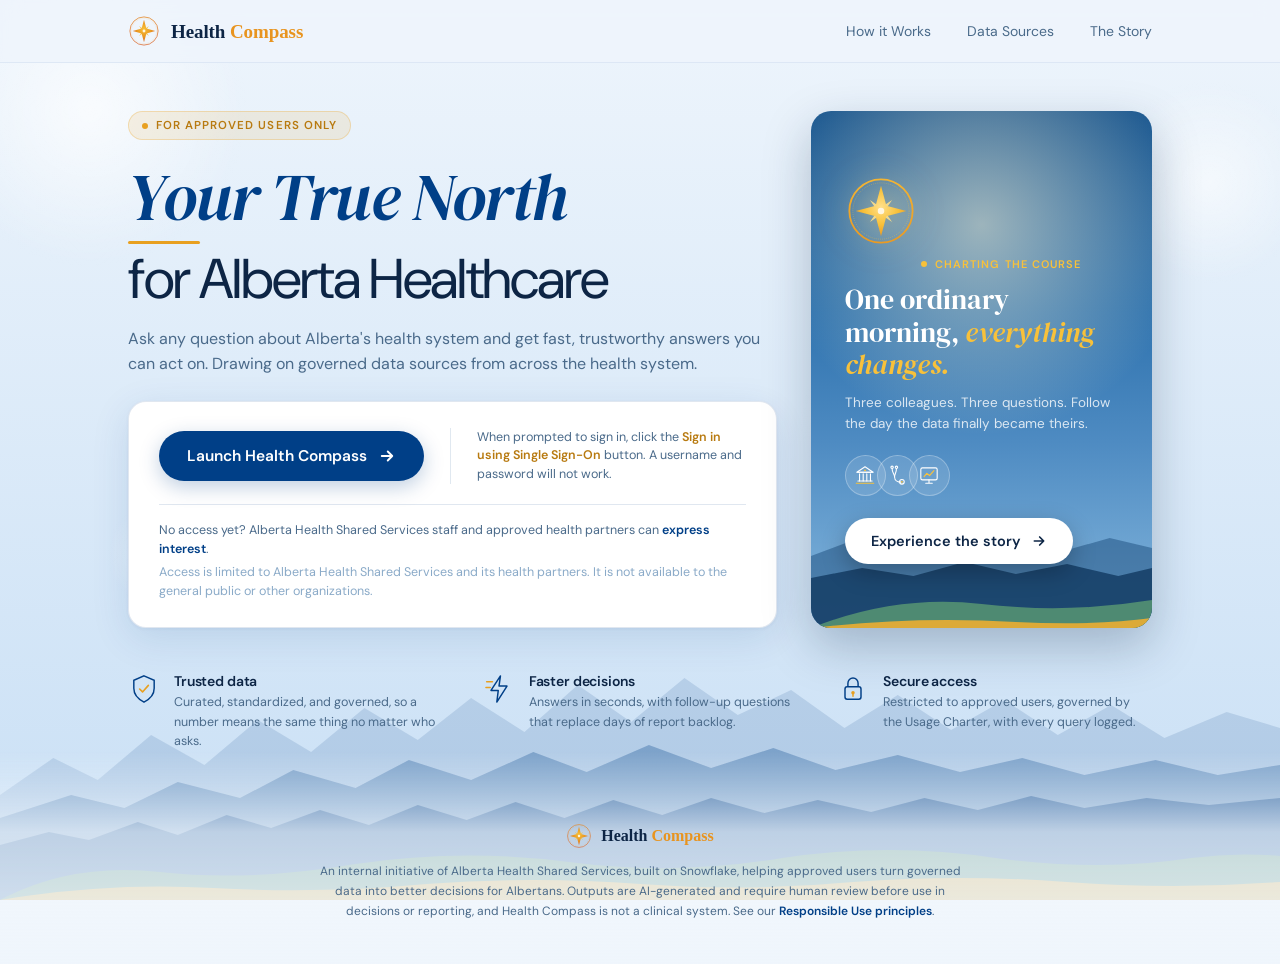
==== commit ed89305f: "Cleanup of files" ====
--- a/index.html
+++ b/index.html
@@ -320,15 +320,15 @@
                 <!-- Hero panel -->
                 <div class="hero-panel">
                     <div class="hero-top">
-                        <a class="launch-btn" href="https://ai.snowflake.com/ahsorg/ahsprod" target="_blank" rel="noopener">
+                        <a class="launch-btn" href="https://ai.snowflake.com/ca-central-1.aws/lf15825" target="_blank" rel="noopener">
                             Launch Health Compass
                             <svg viewBox="0 0 24 24" fill="none" stroke="white" stroke-width="2.5" stroke-linecap="round" stroke-linejoin="round"><path d="M5 12h14M13 6l6 6-6 6"/></svg>
                         </a>
                         <p class="sso-line">When prompted to sign in, click the <strong>Sign in using Single Sign-On</strong> button. A username and password will not work.</p>
                     </div>
                     <div class="access-line">
-                        <p>No access yet? Health system employees can <a href="https://teams.microsoft.com/l/entity/81fef3a6-72aa-4648-a763-de824aeafb7d/_djb2_msteams_prefix_765039569?context=%7B%22channelId%22%3A%2219%3AXLKrdw8h-34jPKt1b6PFGFiIVzLABgse3x3Lj-J4nuE1%40thread.tacv2%22%7D&amp;tenantId=11930486-b470-48f2-9166-3f0cc3087727" target="_blank" rel="noopener">express interest</a>.</p>
-                        <p class="access-sub">Access is not available to non-health system parties at this time.</p>
+                        <p>No access yet? Alberta Health Shared Services staff and approved health partners can <a href="https://ai.snowflake.com/ca-central-1.aws/lf15825" target="_blank" rel="noopener">express interest</a>.</p>
+                        <p class="access-sub">Access is limited to Alberta Health Shared Services and its health partners. It is not available to the general public or other organizations.</p>
                     </div>
                 </div>
             </div>
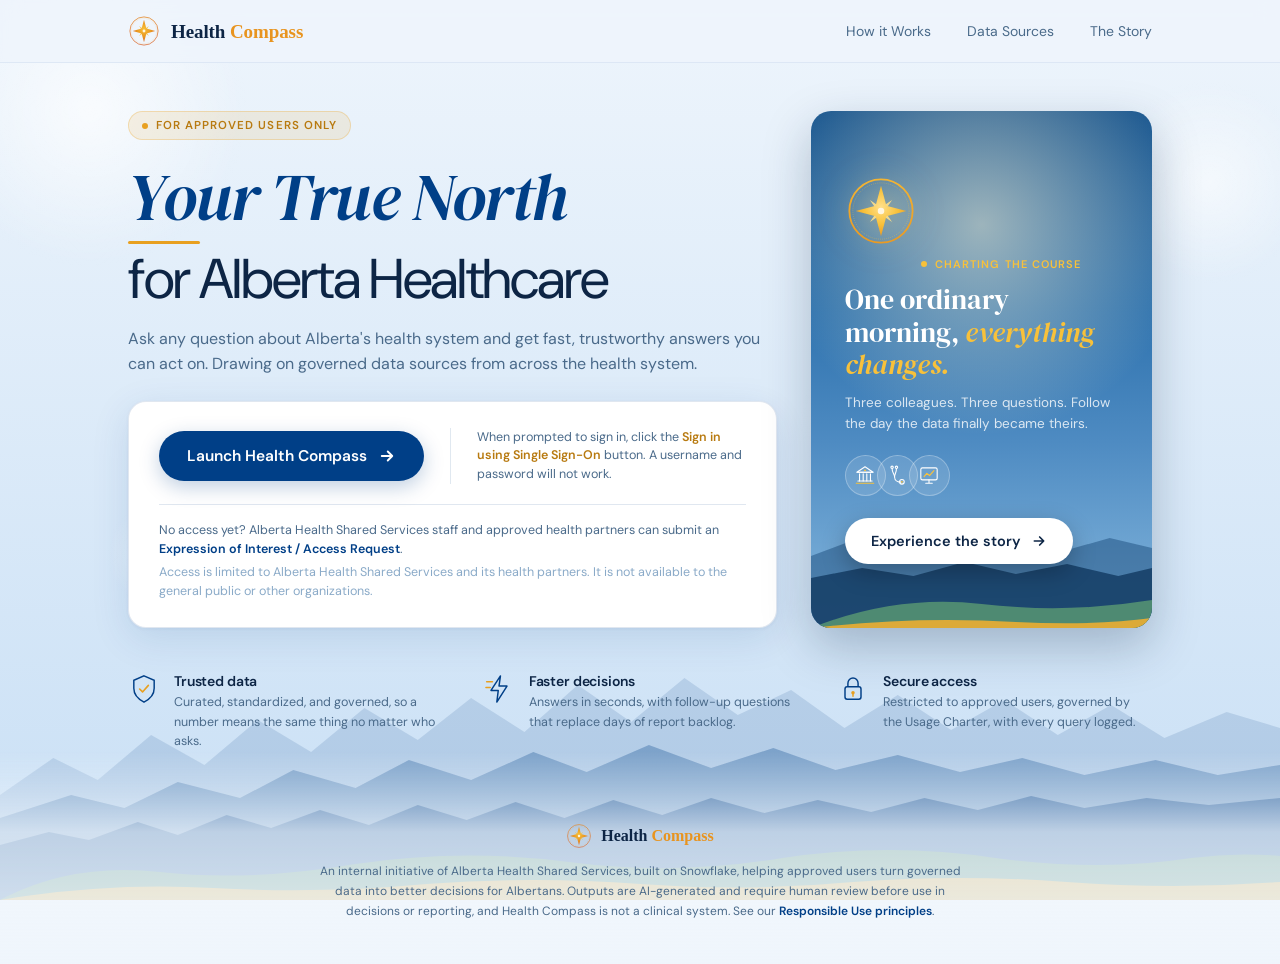
==== commit 6a9032bb: "Added link to access request form" ====
--- a/index.html
+++ b/index.html
@@ -327,7 +327,7 @@
                         <p class="sso-line">When prompted to sign in, click the <strong>Sign in using Single Sign-On</strong> button. A username and password will not work.</p>
                     </div>
                     <div class="access-line">
-                        <p>No access yet? Alberta Health Shared Services staff and approved health partners can <a href="https://ai.snowflake.com/ca-central-1.aws/lf15825" target="_blank" rel="noopener">express interest</a>.</p>
+                        <p>No access yet? Alberta Health Shared Services staff and approved health partners can submit an <a href="https://redcap.albertahealthservices.ca/surveys/?s=XNHJ9PXECNJRN3FX" target="_blank" rel="noopener">Expression of Interest / Access Request</a>.</p>
                         <p class="access-sub">Access is limited to Alberta Health Shared Services and its health partners. It is not available to the general public or other organizations.</p>
                     </div>
                 </div>
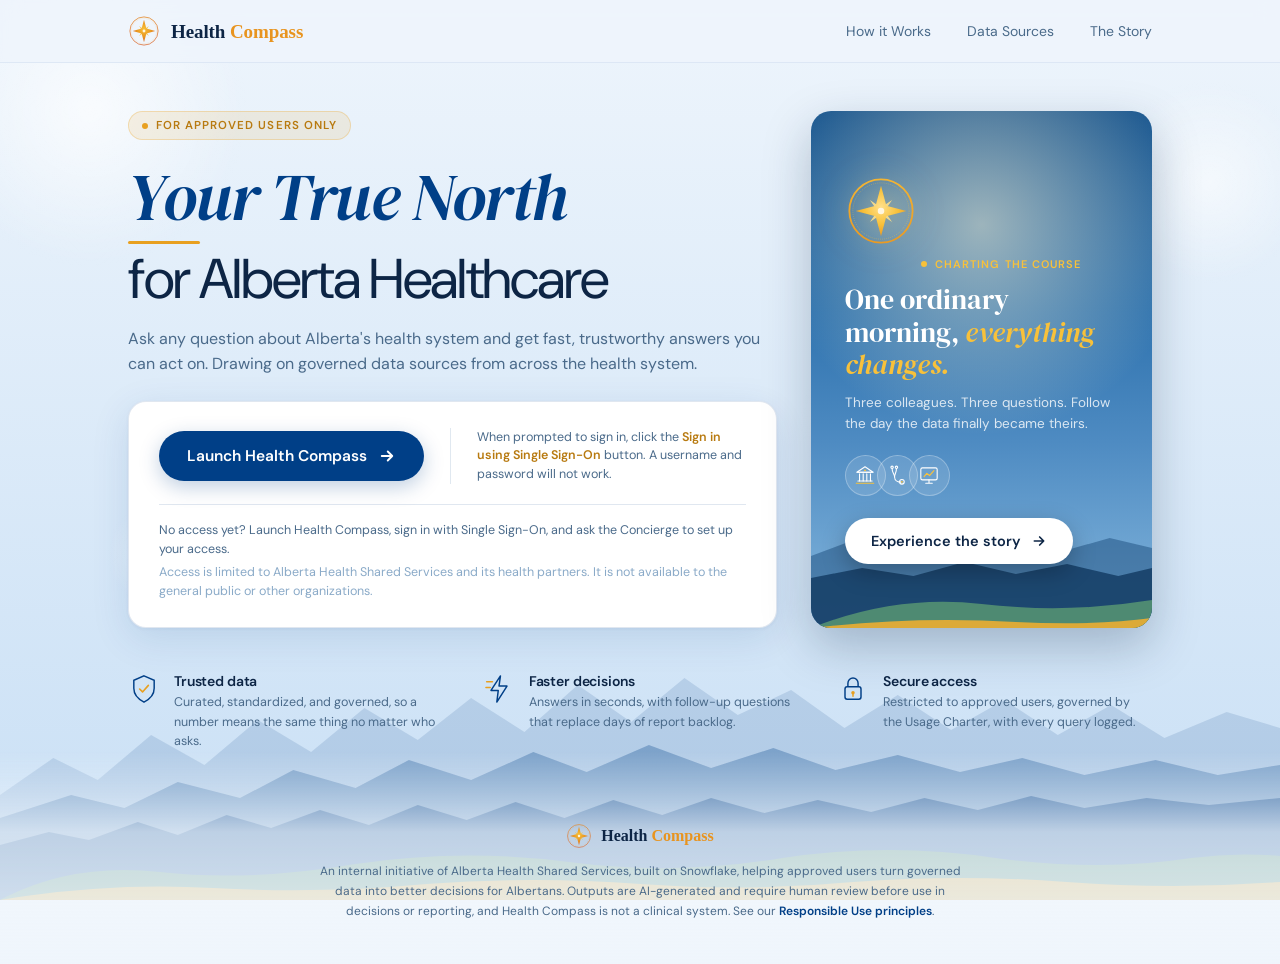
==== commit 2cdfbf1d: "Update index.html - direct to concierge for access NEW: No access yet? Launch Health Compass, sign i" ====
--- a/index.html
+++ b/index.html
@@ -327,7 +327,7 @@
                         <p class="sso-line">When prompted to sign in, click the <strong>Sign in using Single Sign-On</strong> button. A username and password will not work.</p>
                     </div>
                     <div class="access-line">
-                        <p>No access yet? Alberta Health Shared Services staff and approved health partners can submit an <a href="https://redcap.albertahealthservices.ca/surveys/?s=XNHJ9PXECNJRN3FX" target="_blank" rel="noopener">Expression of Interest / Access Request</a>.</p>
+                        <p>No access yet? Launch Health Compass, sign in with Single Sign-On, and ask the Concierge to set up your access.</p>
                         <p class="access-sub">Access is limited to Alberta Health Shared Services and its health partners. It is not available to the general public or other organizations.</p>
                     </div>
                 </div>
